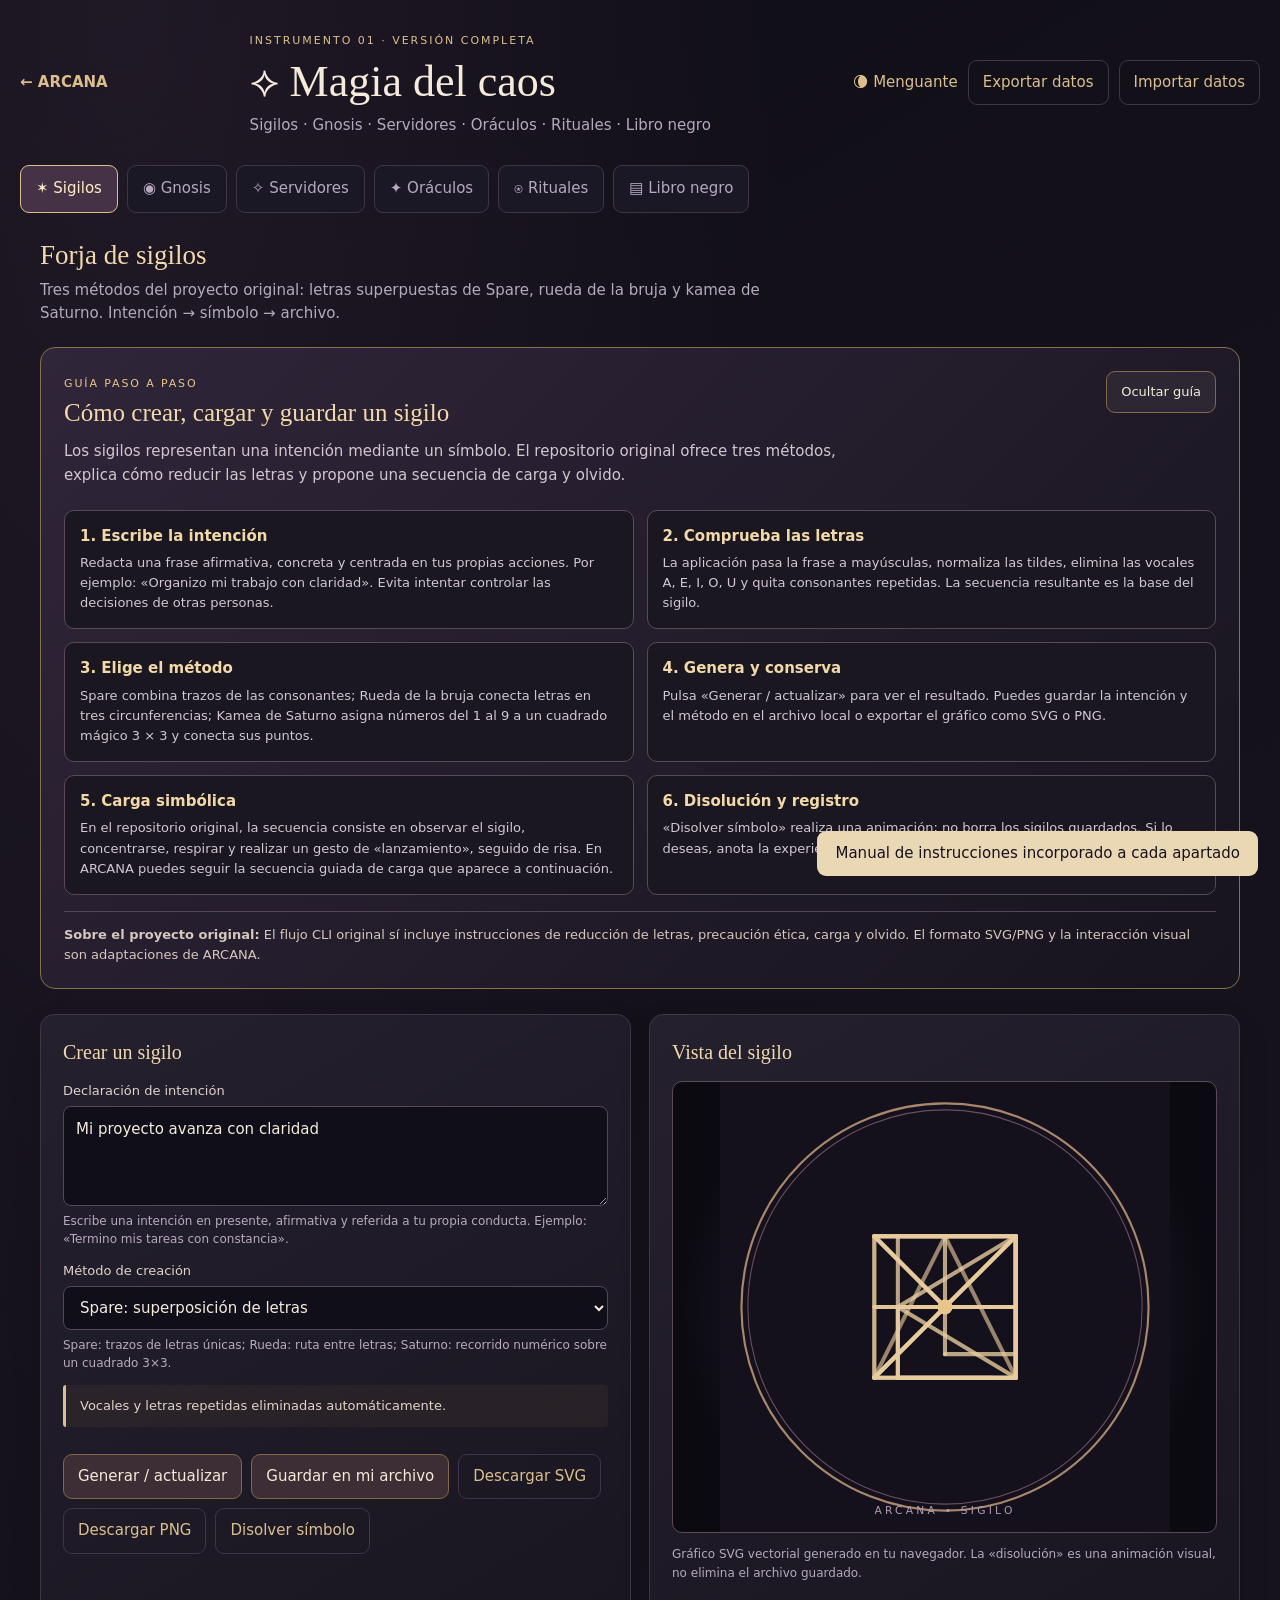
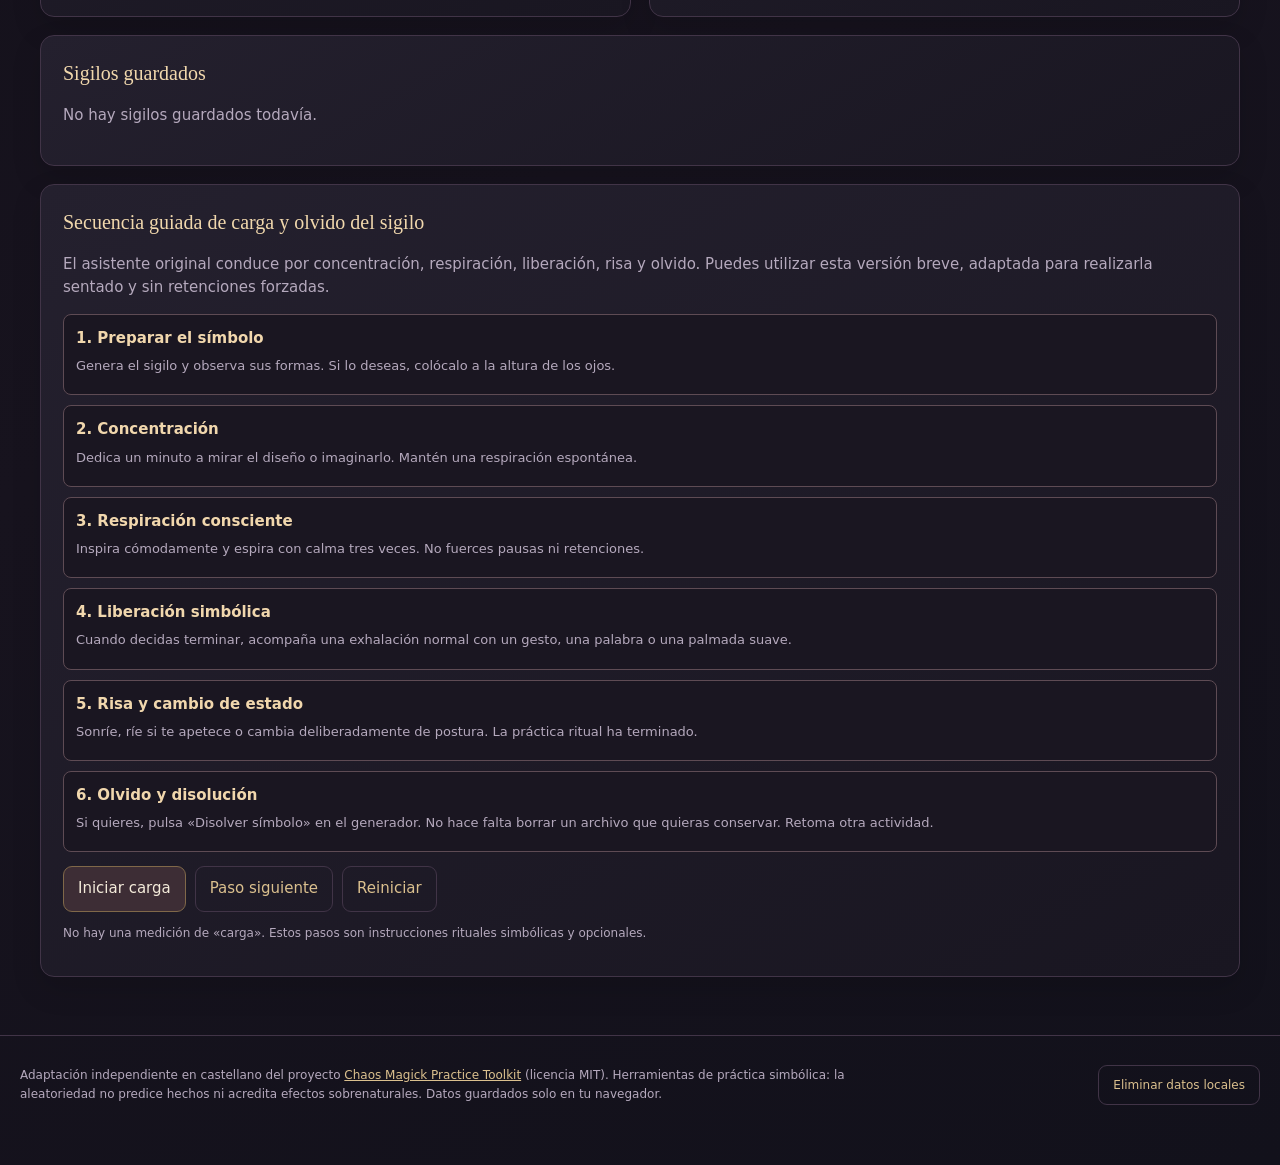
==== instrumento1.html @ 3f2aeac7 "Activar instrucciones en cada elemento y funciones ampliadas del instrumento 1" ====
<!doctype html>
<html lang="es"><head><meta charset="utf-8"><meta name="viewport" content="width=device-width,initial-scale=1">
<meta name="theme-color" content="#100e17"><title>Magia del caos · ARCANA</title>
<link rel="stylesheet" href="./instrumento1.css"><link rel="stylesheet" href="./instrumento1-manual.css"></head>
<body><div id="app"><header class="sitehead"><a class="back" href="./">← ARCANA</a><div><small>INSTRUMENTO 01 · VERSIÓN COMPLETA</small><h1>⟡ Magia del caos</h1><p>Sigilos · Gnosis · Servidores · Oráculos · Rituales · Libro negro</p></div><div class="headtools"><span id="lunar">☽</span><button class="ghost" id="export" type="button">Exportar datos</button><label class="import ghost">Importar datos<input id="import" type="file" accept="application/json" hidden></label></div></header>
<nav class="tabs" id="tabs" aria-label="Módulos del instrumento 1"><button data-tab="sigilos">✶ Sigilos</button><button data-tab="gnosis">◉ Gnosis</button><button data-tab="servidores">✧ Servidores</button><button data-tab="oraculos">✦ Oráculos</button><button data-tab="rituales">⍟ Rituales</button><button data-tab="diario">▤ Libro negro</button></nav>
<main id="screen" class="main" aria-live="polite"></main>
<footer><p>Adaptación independiente en castellano del proyecto <a href="https://github.com/koriyoshi2041/chaos-magick-toolkit" target="_blank" rel="noopener noreferrer">Chaos Magick Practice Toolkit</a> (licencia MIT). Herramientas de práctica simbólica: la aleatoriedad no predice hechos ni acredita efectos sobrenaturales. Datos guardados solo en tu navegador.</p><button id="wipe" class="plain">Eliminar datos locales</button></footer></div>
<div id="toast" role="status" aria-live="polite"></div><script src="./instrumento1-core.js" defer></script><script src="./instrumento1-rituales.js" defer></script><script src="./instrumento1-vistas.js" defer></script><script src="./instrumento1-acciones.js" defer></script><script src="./instrumento1-mejoras.js" defer></script><script src="./instrumento1-flujos.js" defer></script><script src="./instrumento1-manual.js" defer></script><script src="./instrumento1-inicio.js" defer></script></body></html>
---- instrumento1.css ----
:root{color-scheme:dark;--bg:#100e17;--panel:#1b1826;--panel2:#221d2e;--ink:#f4ebda;--muted:#b5a9bd;--gold:#dbc08e;--border:#413447;--rose:#b889aa;--green:#98c1a1}*{box-sizing:border-box}body{margin:0;background:radial-gradient(ellipse at 10% 0%,#38283b66,transparent 40%),linear-gradient(150deg,#100e17,#17131e 60%,#12111b);color:var(--ink);font:15px/1.55 Inter,system-ui,-apple-system,Segoe UI,sans-serif;min-height:100vh}button,input,textarea,select{font:inherit}a{color:var(--gold)}button{cursor:pointer}button:disabled{opacity:.4;cursor:not-allowed}button:focus-visible,a:focus-visible,input:focus-visible,textarea:focus-visible,select:focus-visible{outline:2px solid #f6d89b;outline-offset:3px}.sitehead{max-width:1280px;margin:auto;padding:28px 20px;display:flex;align-items:center;gap:24px;justify-content:space-between}.back{color:var(--gold);text-decoration:none;font-weight:700;white-space:nowrap}.sitehead small{font-size:11px;letter-spacing:.18em;color:var(--gold)}h1{font:500 clamp(28px,4vw,44px)/1.2 Georgia,serif;margin:5px 0}.sitehead p{margin:0;color:var(--muted)}.headtools{display:flex;gap:10px;align-items:center;flex-wrap:wrap}.headtools span{color:var(--gold)}button,.ghost,.import{border:1px solid #806849;background:#3d2d35;color:var(--ink);border-radius:9px;padding:10px 14px;text-decoration:none;display:inline-flex;gap:8px;align-items:center;justify-content:center;transition:background .18s}.ghost,.plain,.import{background:transparent;border:1px solid var(--border);color:var(--gold)}button:hover,.ghost:hover,.import:hover{background:#4c3747}.tabs{max-width:1280px;margin:0 auto 16px;padding:0 20px 9px;display:flex;gap:9px;overflow:auto;scrollbar-width:thin}.tabs button{white-space:nowrap;background:var(--panel);border-color:var(--border);color:var(--muted);padding:11px 15px}.tabs button.active{background:#463247;border-color:var(--gold);color:#ffebc5}.main{max-width:1240px;margin:0 auto;padding:0 20px 38px;min-height:55vh}.intro{display:flex;align-items:flex-start;justify-content:space-between;gap:16px;margin:18px 0 22px}.intro h2{font:500 27px Georgia,serif;color:#f1d8ad;margin:0 0 8px}.intro p{margin:0;max-width:760px;color:var(--muted)}.layout{display:grid;grid-template-columns:minmax(280px,1fr) minmax(300px,1fr);gap:18px}.wide{grid-column:1/-1}.panel{background:linear-gradient(150deg,#24202e,#191621);border:1px solid var(--border);border-radius:14px;padding:22px;min-width:0;box-shadow:0 12px 30px #09080b22}.panel h3{margin:0 0 13px;font-size:20px;font-family:Georgia,serif;font-weight:500;color:#f1d8ad}.panel h4{margin:0 0 7px;color:var(--gold)}.panel p{color:var(--muted)}.stack{display:grid;gap:13px}.formrow{display:grid;gap:6px}.formrow label{font-size:13px;color:#e0d2cb}.formrow input,.formrow select,.formrow textarea,.inline-input{width:100%;color:#f5ebdd;border:1px solid #55465b;background:#100e18;border-radius:8px;padding:11px 12px;min-height:42px}.formrow textarea{min-height:100px;resize:vertical}.formrow input[type=checkbox]{width:auto;min-height:0;margin:0 7px 0 0}.actions{display:flex;gap:9px;flex-wrap:wrap;margin-top:14px}.notice{border-left:3px solid var(--gold);padding:11px 14px;background:#3f332e55;border-radius:3px;color:#e2d4c5;font-size:13px}.danger{border-color:#a85f65;background:#4b2730}.muted{color:var(--muted)}.small{font-size:12px}.result{background:#100e18;border:1px solid var(--border);border-radius:10px;padding:17px;white-space:pre-wrap;overflow:auto;overflow-wrap:anywhere;color:#eadbc4;min-height:110px}.art{border:1px solid #5b4b56;background:radial-gradient(circle,#32283b,#0b0a11 75%);border-radius:10px;display:grid;place-items:center;min-height:350px}.art svg{max-width:100%;max-height:450px}.stats{display:grid;grid-template-columns:repeat(auto-fit,minmax(130px,1fr));gap:12px}.stat{padding:14px;background:#18151f;border-radius:10px;border:1px solid var(--border)}.stat strong{display:block;color:var(--gold);font-size:24px}.stat span{font-size:12px;color:var(--muted)}.choices{display:flex;gap:7px;flex-wrap:wrap}.choices button{font-size:13px;padding:7px 10px;background:#272231;border:1px solid var(--border)}.choices button.active{background:#5a4055;border-color:var(--gold)}.list{display:grid;gap:12px}.entry{border:1px solid var(--border);border-radius:10px;padding:16px;background:#14121d}.entry h4{margin:0 0 6px}.entry small{color:var(--muted)}.entry p{margin:8px 0;white-space:pre-wrap;overflow-wrap:anywhere}.entry .actions{margin-top:10px}.steps{display:grid;gap:11px}.step{display:grid;gap:6px;border:1px solid var(--border);border-radius:9px;background:#16131e;padding:13px}.step .num{font-size:12px;color:var(--gold)}.step strong{color:#f5e0bd}.step p{margin:0}.ritual-progress{font-size:14px;color:var(--gold);margin-bottom:12px}.timer{font:500 clamp(36px,6vw,65px) Georgia,serif;color:var(--gold);text-align:center;margin:16px auto}.bar{height:7px;border-radius:10px;background:#3f3644;overflow:hidden}.bar span{display:block;background:var(--gold);height:100%;width:0%}.two{display:grid;grid-template-columns:repeat(2,minmax(0,1fr));gap:12px}.three{display:grid;grid-template-columns:repeat(3,minmax(0,1fr));gap:12px}.color-dot{display:inline-block;width:12px;height:12px;border-radius:50%;border:1px solid #e5d7c5;margin-right:8px}pre.code{font:14px/1.35 monospace;white-space:pre;overflow:auto;background:#100e18;padding:13px;border-radius:9px;color:#e3cb9b}.hidden{display:none!important}footer{max-width:1280px;margin:20px auto;padding:18px 20px 30px;border-top:1px solid var(--border);display:flex;align-items:center;justify-content:space-between;gap:18px;color:var(--muted);font-size:12px}footer p{max-width:900px}#toast{position:fixed;bottom:24px;right:22px;background:#ead8b5;color:#17111d;padding:11px 18px;border-radius:9px;opacity:0;transform:translateY(12px);pointer-events:none;transition:.2s;max-width:80vw;z-index:20}#toast.show{opacity:1;transform:translateY(0)}@media(max-width:780px){.sitehead{display:block;padding:20px}.sitehead .back{display:inline-block;margin-bottom:13px}.headtools{margin-top:16px}.layout{grid-template-columns:1fr}.panel{padding:17px}.two,.three{grid-template-columns:1fr}.intro{display:block}footer{display:block}.tabs{padding:0 14px 9px}}
---- instrumento1-manual.css ----
.manual{border:1px solid #85704f;background:linear-gradient(135deg,#302539,#17141e);border-radius:15px;padding:23px;margin:12px 0 25px}.manual-header{display:flex;align-items:start;justify-content:space-between;gap:20px}.manual h3{font:500 25px/1.2 Georgia,serif;color:#f2d9a8;margin:4px 0 12px}.manual-header p{color:#d3c7cf;margin:0;max-width:780px}.manual-overline{font-size:11px;color:#e9c78b;letter-spacing:.17em}.manual-toggle{white-space:nowrap;background:#2d2733;font-size:13px}.manual-grid{display:grid;grid-template-columns:repeat(2,minmax(0,1fr));gap:13px;margin:23px 0 16px}.manual-step{border:1px solid #594a5b;padding:15px;border-radius:10px;background:#1a1720}.manual-step h4{font:600 15px/1.35 system-ui,sans-serif;color:#f2d9a8;margin:0 0 7px}.manual-step p{color:#d2c7d2;font-size:13px;margin:0}.manual-note{font-size:13px;color:#d5c8bc;border-top:1px solid #574457;padding-top:13px;margin:0}.field-help{color:#b9aabd!important;font-size:12px!important;line-height:1.45;margin:2px 0 0!important;max-width:80ch}.formrow{gap:5px}.ritual-stage{margin-top:13px;border:1px solid #706049;border-radius:10px;padding:13px;background:#292333}.ritual-stage label{display:flex;align-items:center;gap:8px;color:#ead9ba}.ritual-stage small{color:#c7b9c7}.ritual-stage input{accent-color:#cfb27b;width:17px;height:17px}.learning-steps{display:grid;gap:10px}.learning-step{border:1px solid #5e4b54;border-radius:8px;padding:12px;background:#1a1621}.learning-step.active{border-color:#ecd3a8;background:#35273b}.learning-step strong{color:#f1d7ad}.learning-step p{font-size:13px;margin:6px 0}.learning-step.done{opacity:.65}.focus{height:170px;display:grid;place-items:center;background:#110f19;border:1px solid #4e405b;border-radius:12px;margin:12px auto}.focus span{width:22px;height:22px;background:#d9c195;border-radius:50%;box-shadow:0 0 22px #bda7db55}.important{border-left:3px solid #a97a7a;background:#4c2f3255;padding:11px;font-size:13px}@media(max-width:770px){.manual{padding:17px}.manual-header{flex-direction:column}.manual-grid{grid-template-columns:1fr}}
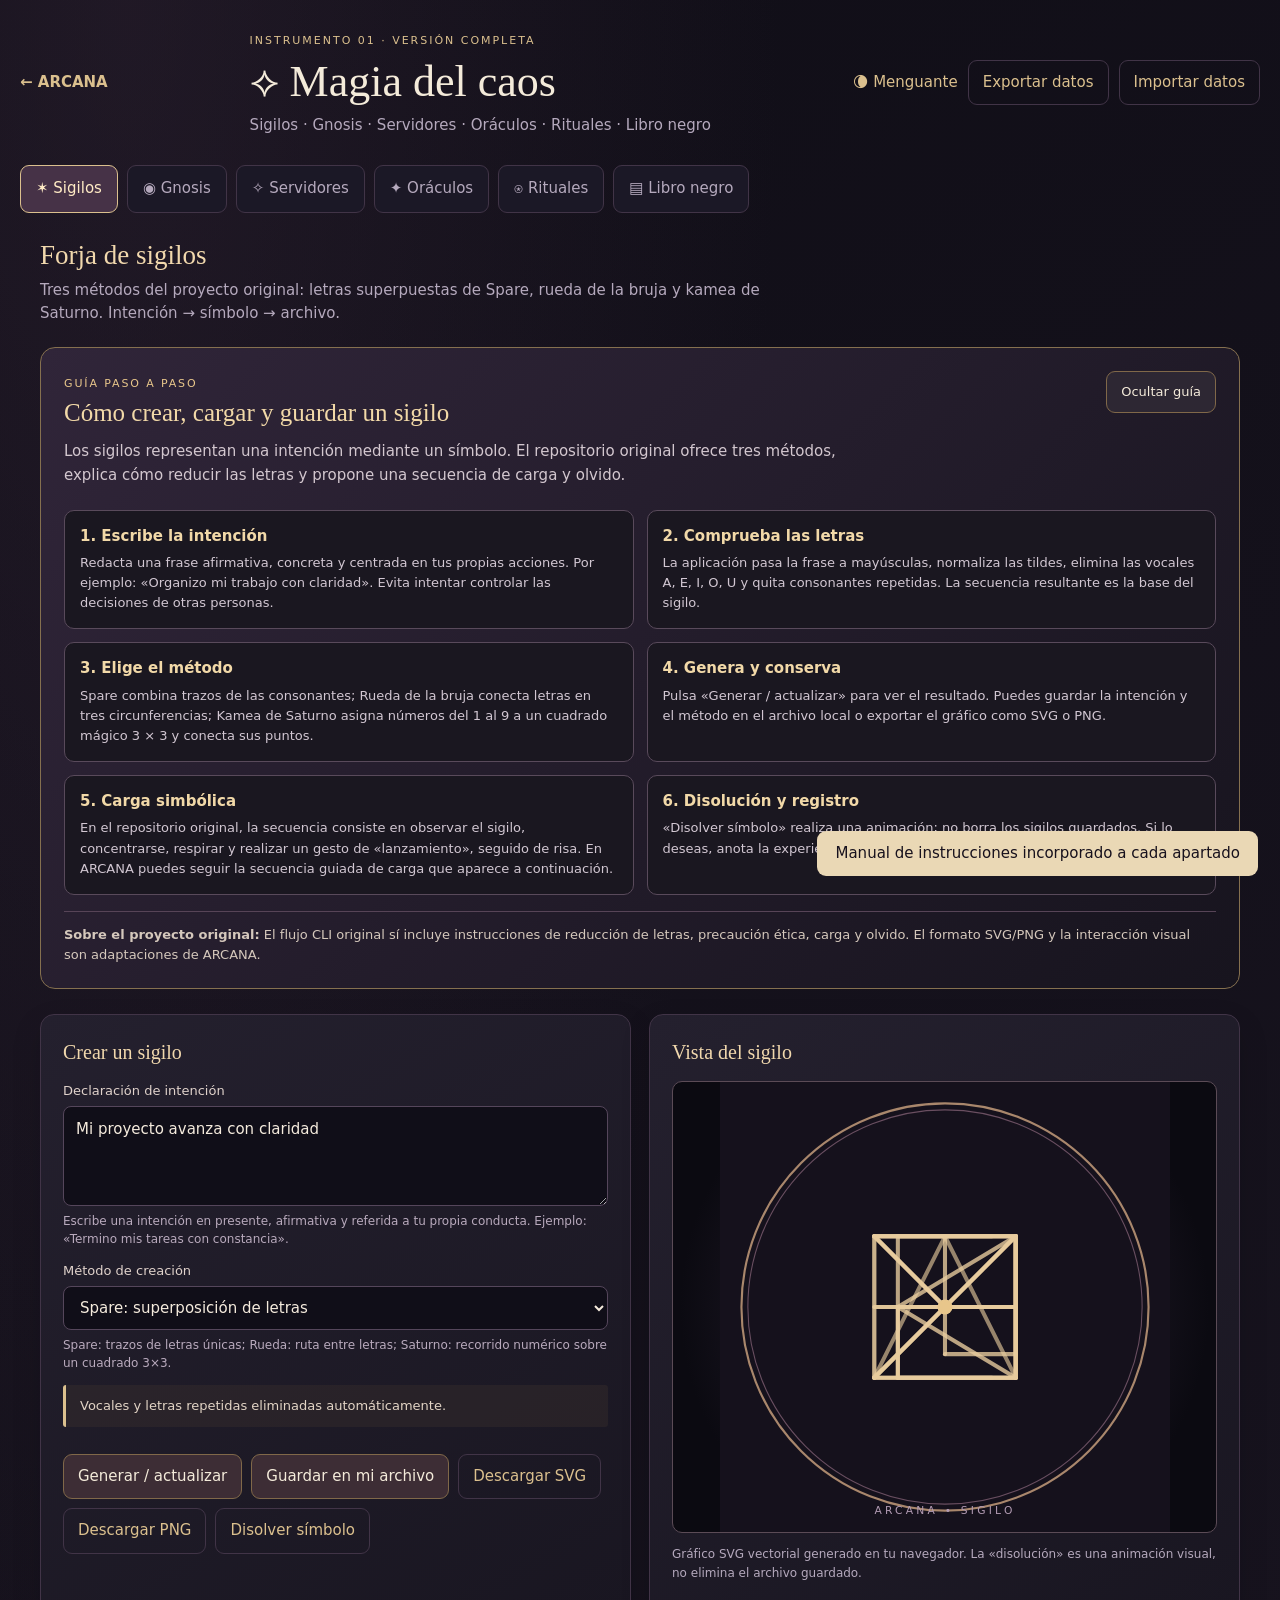
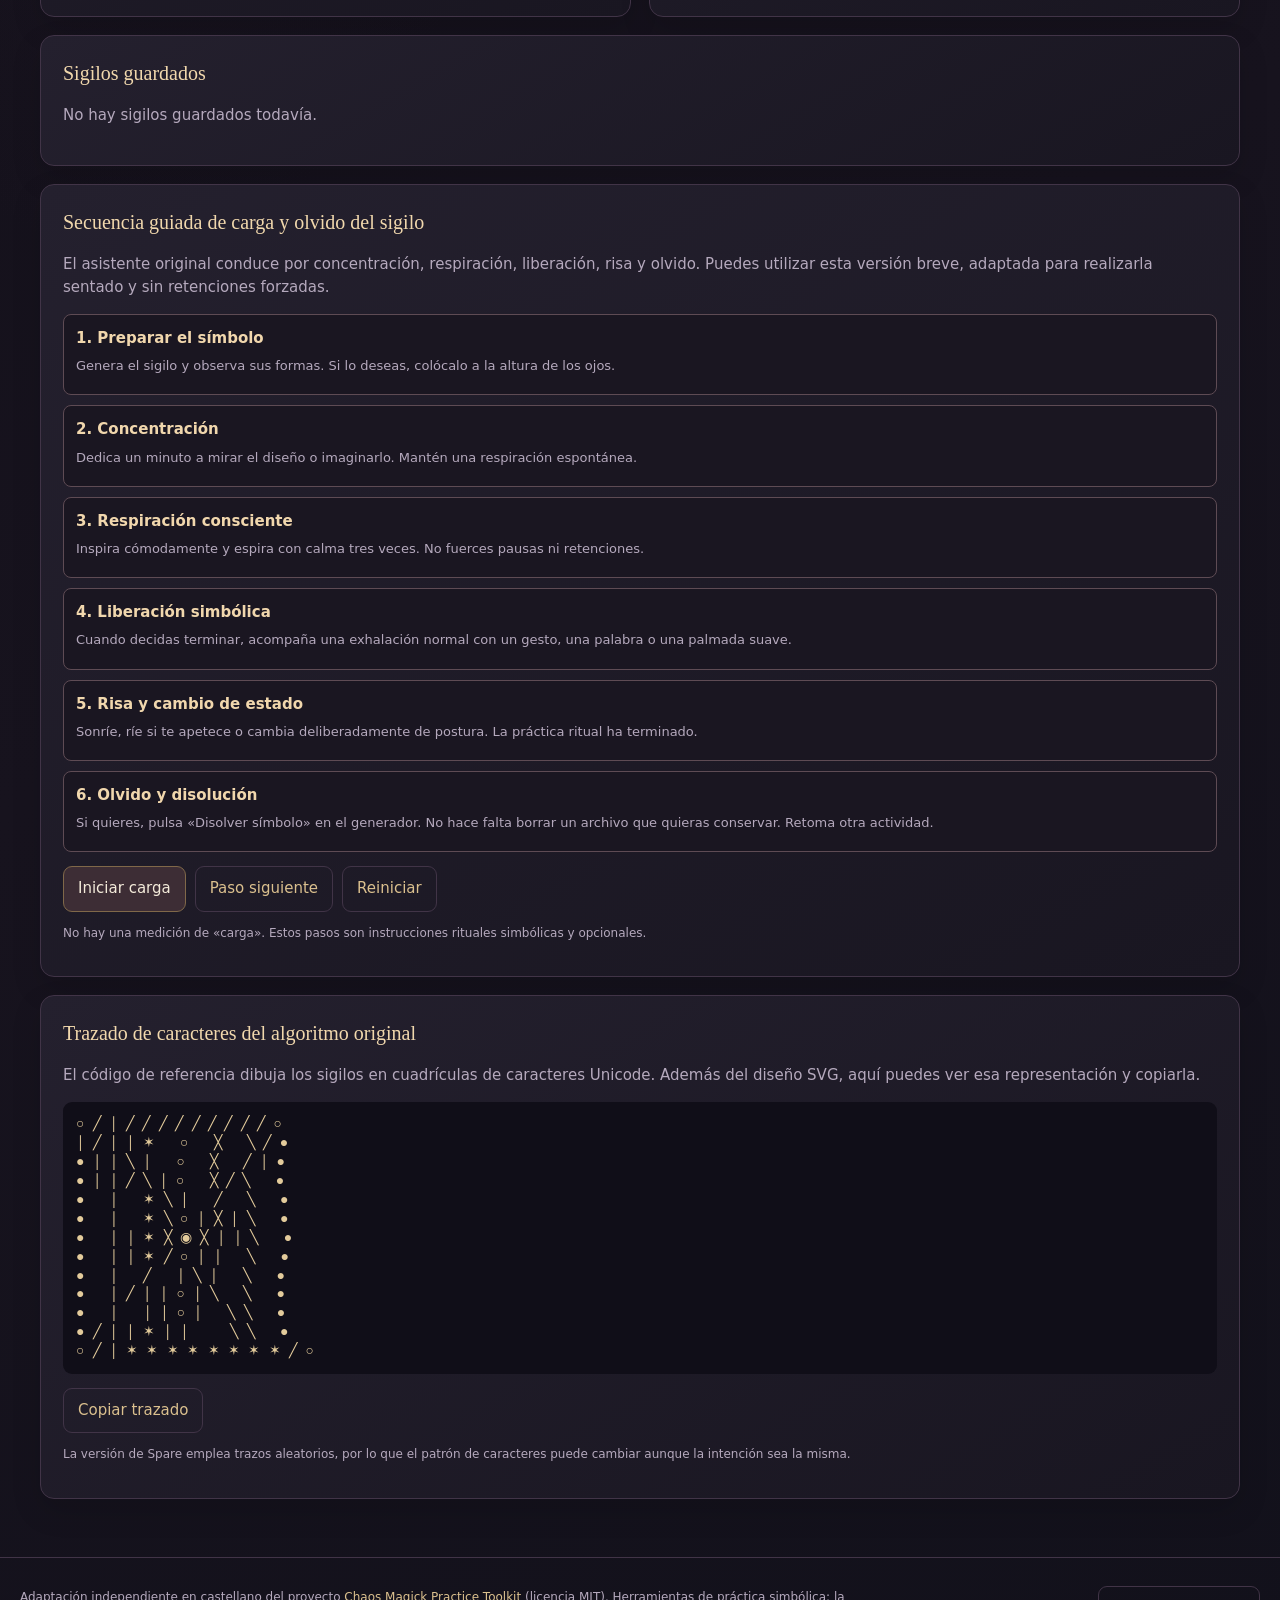
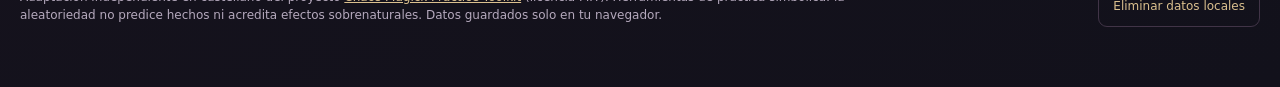
==== commit 97366e37: "Mostrar trazados originales junto a los sigilos visuales" ====
--- a/instrumento1.html
+++ b/instrumento1.html
@@ -6,4 +6,4 @@
 <nav class="tabs" id="tabs" aria-label="Módulos del instrumento 1"><button data-tab="sigilos">✶ Sigilos</button><button data-tab="gnosis">◉ Gnosis</button><button data-tab="servidores">✧ Servidores</button><button data-tab="oraculos">✦ Oráculos</button><button data-tab="rituales">⍟ Rituales</button><button data-tab="diario">▤ Libro negro</button></nav>
 <main id="screen" class="main" aria-live="polite"></main>
 <footer><p>Adaptación independiente en castellano del proyecto <a href="https://github.com/koriyoshi2041/chaos-magick-toolkit" target="_blank" rel="noopener noreferrer">Chaos Magick Practice Toolkit</a> (licencia MIT). Herramientas de práctica simbólica: la aleatoriedad no predice hechos ni acredita efectos sobrenaturales. Datos guardados solo en tu navegador.</p><button id="wipe" class="plain">Eliminar datos locales</button></footer></div>
-<div id="toast" role="status" aria-live="polite"></div><script src="./instrumento1-core.js" defer></script><script src="./instrumento1-rituales.js" defer></script><script src="./instrumento1-vistas.js" defer></script><script src="./instrumento1-acciones.js" defer></script><script src="./instrumento1-mejoras.js" defer></script><script src="./instrumento1-flujos.js" defer></script><script src="./instrumento1-manual.js" defer></script><script src="./instrumento1-inicio.js" defer></script></body></html>+<div id="toast" role="status" aria-live="polite"></div><script src="./instrumento1-core.js" defer></script><script src="./instrumento1-rituales.js" defer></script><script src="./instrumento1-vistas.js" defer></script><script src="./instrumento1-acciones.js" defer></script><script src="./instrumento1-mejoras.js" defer></script><script src="./instrumento1-flujos.js" defer></script><script src="./instrumento1-algoritmos.js" defer></script><script src="./instrumento1-manual.js" defer></script><script src="./instrumento1-inicio.js" defer></script></body></html>
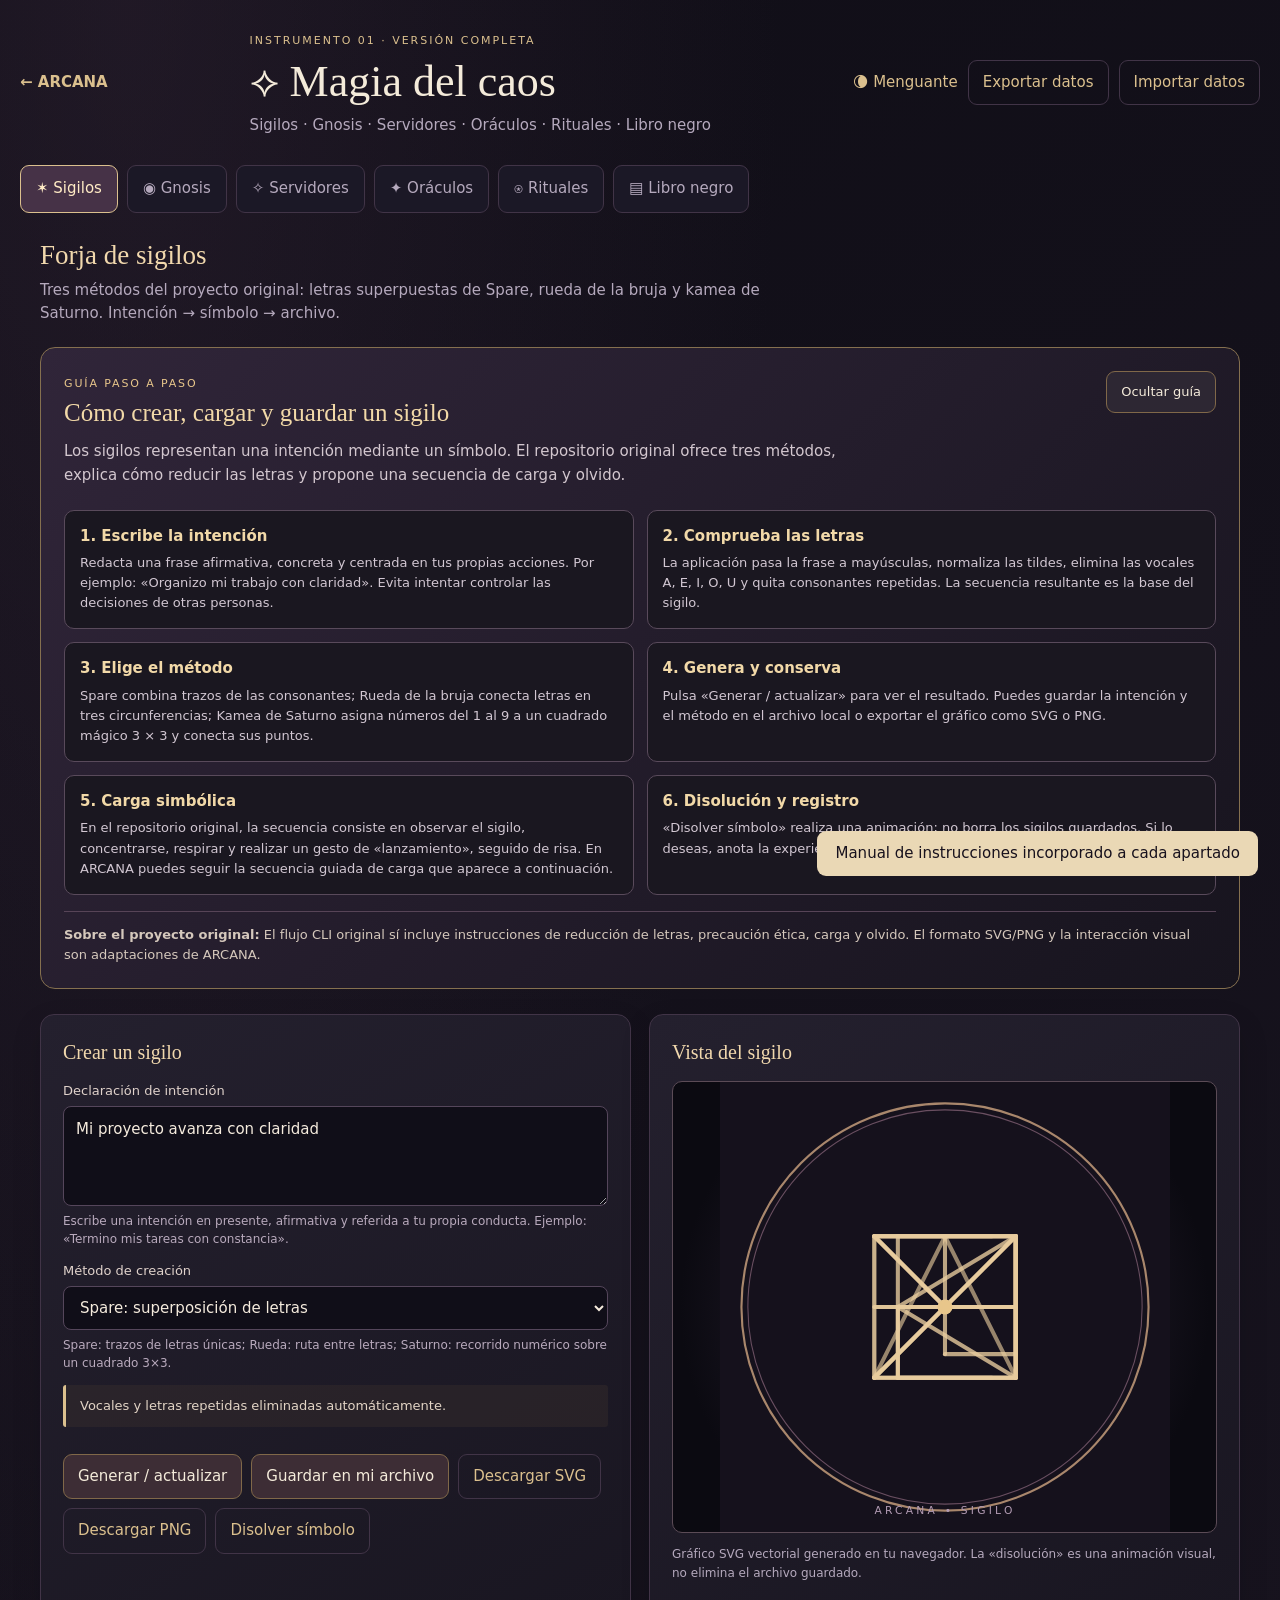
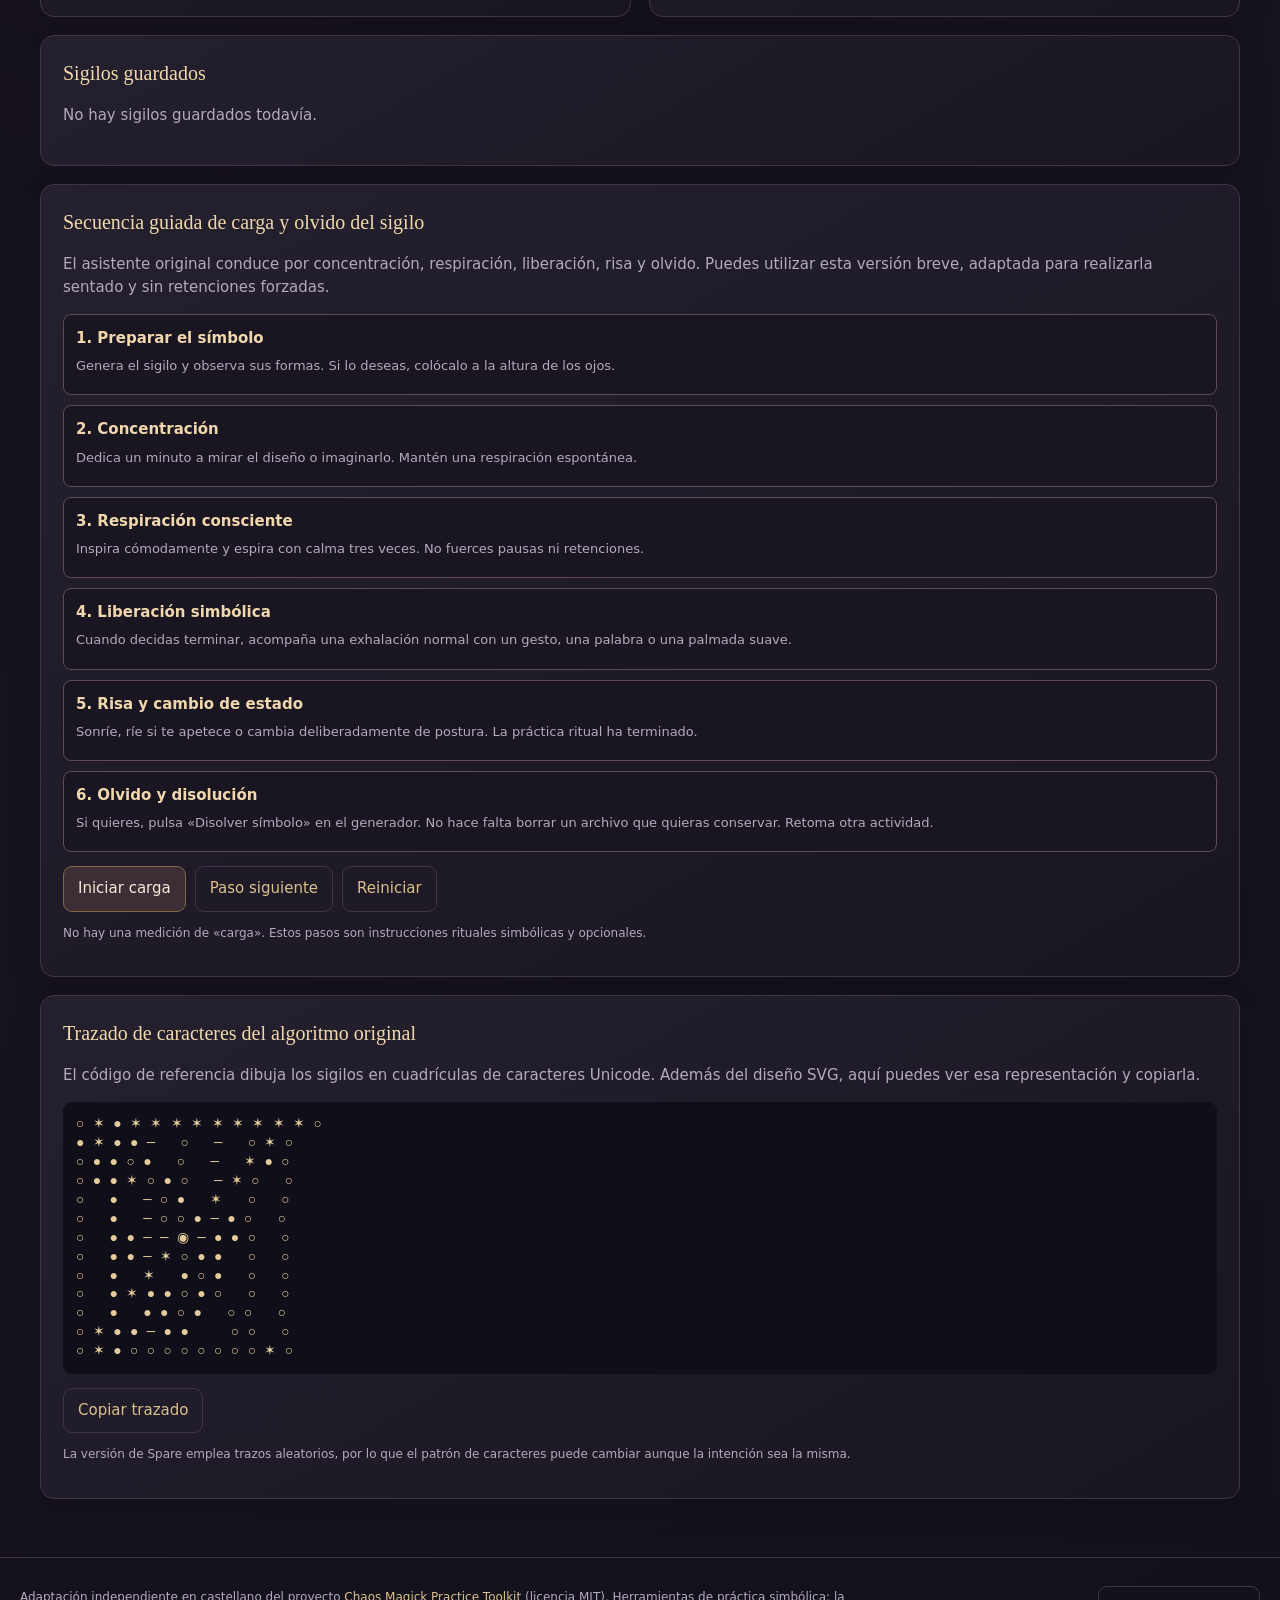
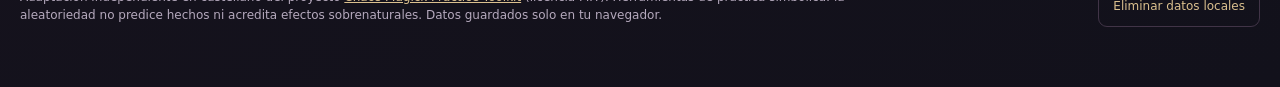
==== commit c070358b: "Incluir traducción fiel de 64 lecturas y guía lunar" ====
--- a/instrumento1.html
+++ b/instrumento1.html
@@ -6,4 +6,4 @@
 <nav class="tabs" id="tabs" aria-label="Módulos del instrumento 1"><button data-tab="sigilos">✶ Sigilos</button><button data-tab="gnosis">◉ Gnosis</button><button data-tab="servidores">✧ Servidores</button><button data-tab="oraculos">✦ Oráculos</button><button data-tab="rituales">⍟ Rituales</button><button data-tab="diario">▤ Libro negro</button></nav>
 <main id="screen" class="main" aria-live="polite"></main>
 <footer><p>Adaptación independiente en castellano del proyecto <a href="https://github.com/koriyoshi2041/chaos-magick-toolkit" target="_blank" rel="noopener noreferrer">Chaos Magick Practice Toolkit</a> (licencia MIT). Herramientas de práctica simbólica: la aleatoriedad no predice hechos ni acredita efectos sobrenaturales. Datos guardados solo en tu navegador.</p><button id="wipe" class="plain">Eliminar datos locales</button></footer></div>
-<div id="toast" role="status" aria-live="polite"></div><script src="./instrumento1-core.js" defer></script><script src="./instrumento1-rituales.js" defer></script><script src="./instrumento1-vistas.js" defer></script><script src="./instrumento1-acciones.js" defer></script><script src="./instrumento1-mejoras.js" defer></script><script src="./instrumento1-flujos.js" defer></script><script src="./instrumento1-algoritmos.js" defer></script><script src="./instrumento1-manual.js" defer></script><script src="./instrumento1-inicio.js" defer></script></body></html>+<div id="toast" role="status" aria-live="polite"></div><script src="./instrumento1-core.js" defer></script><script src="./instrumento1-rituales.js" defer></script><script src="./instrumento1-vistas.js" defer></script><script src="./instrumento1-acciones.js" defer></script><script src="./instrumento1-mejoras.js" defer></script><script src="./instrumento1-flujos.js" defer></script><script src="./instrumento1-algoritmos.js" defer></script><script src="./instrumento1-oraculo-fiel.js" defer></script><script src="./instrumento1-manual.js" defer></script><script src="./instrumento1-inicio.js" defer></script></body></html>
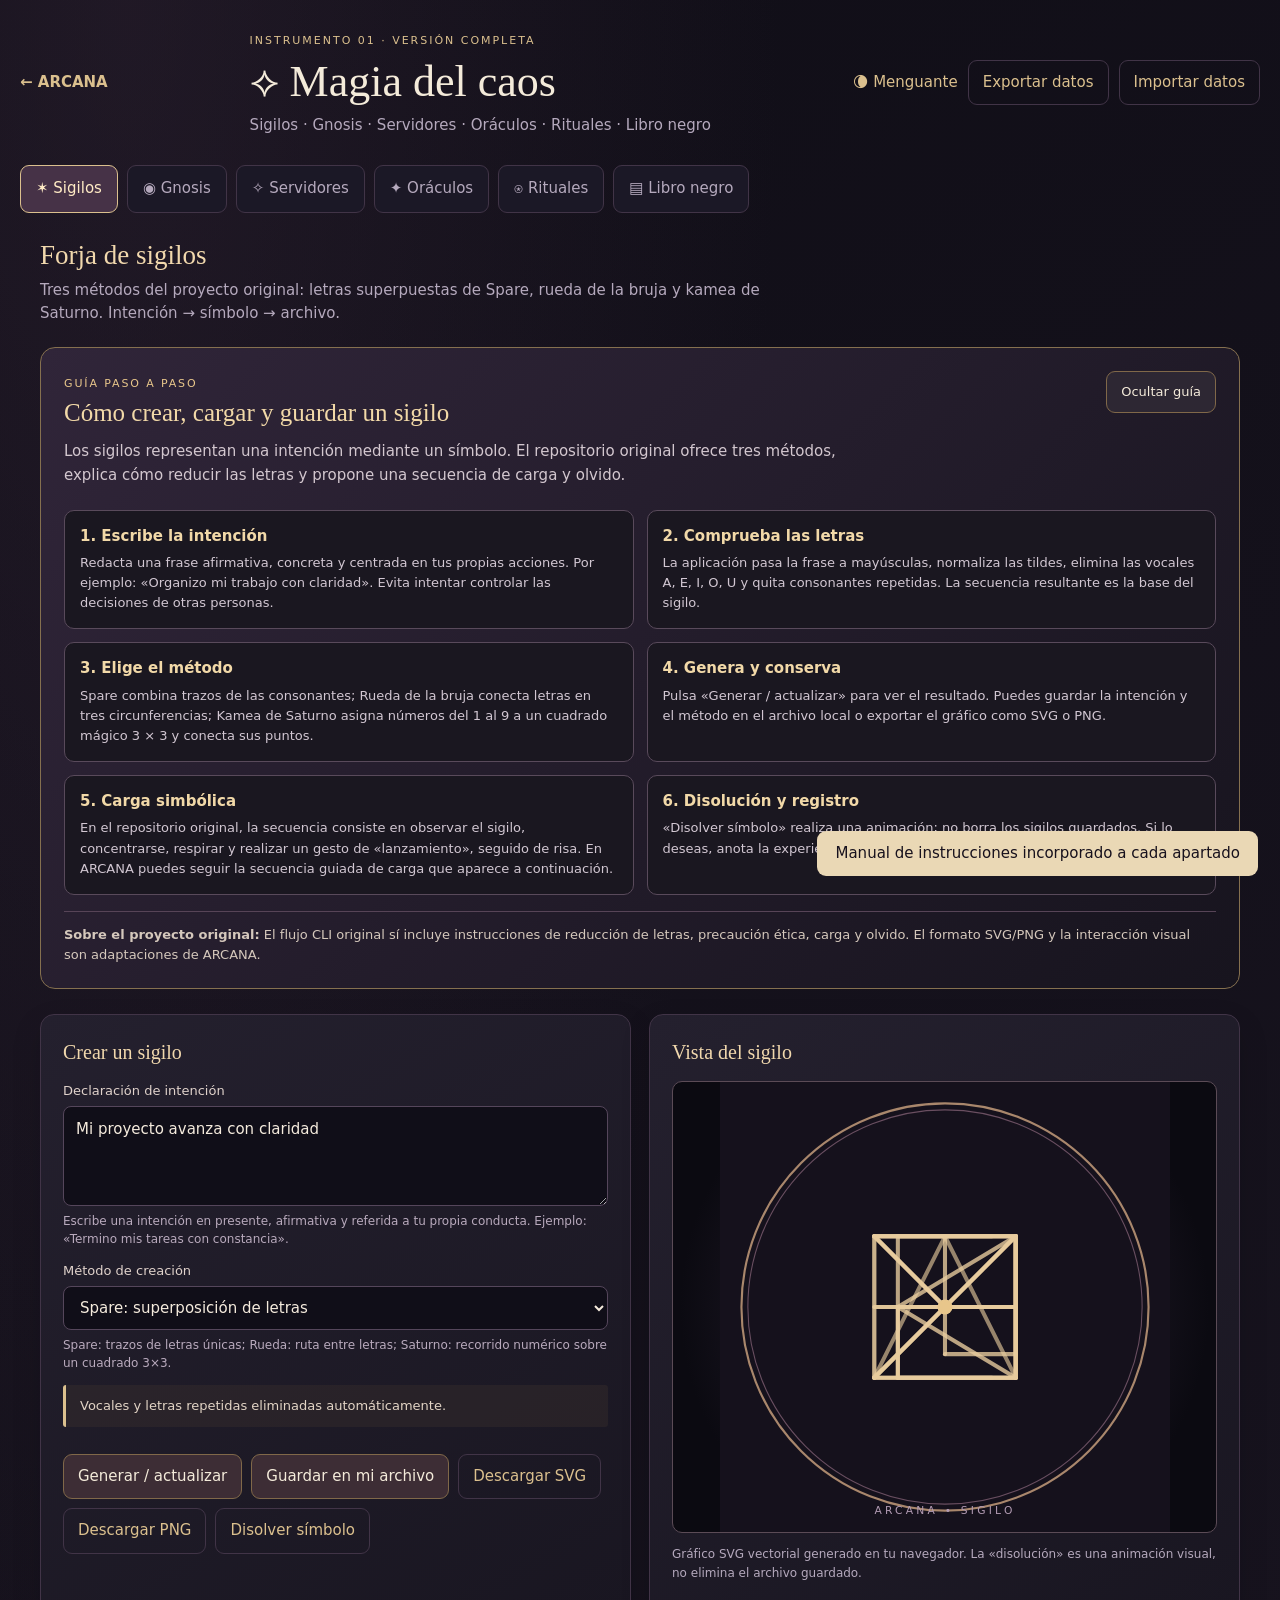
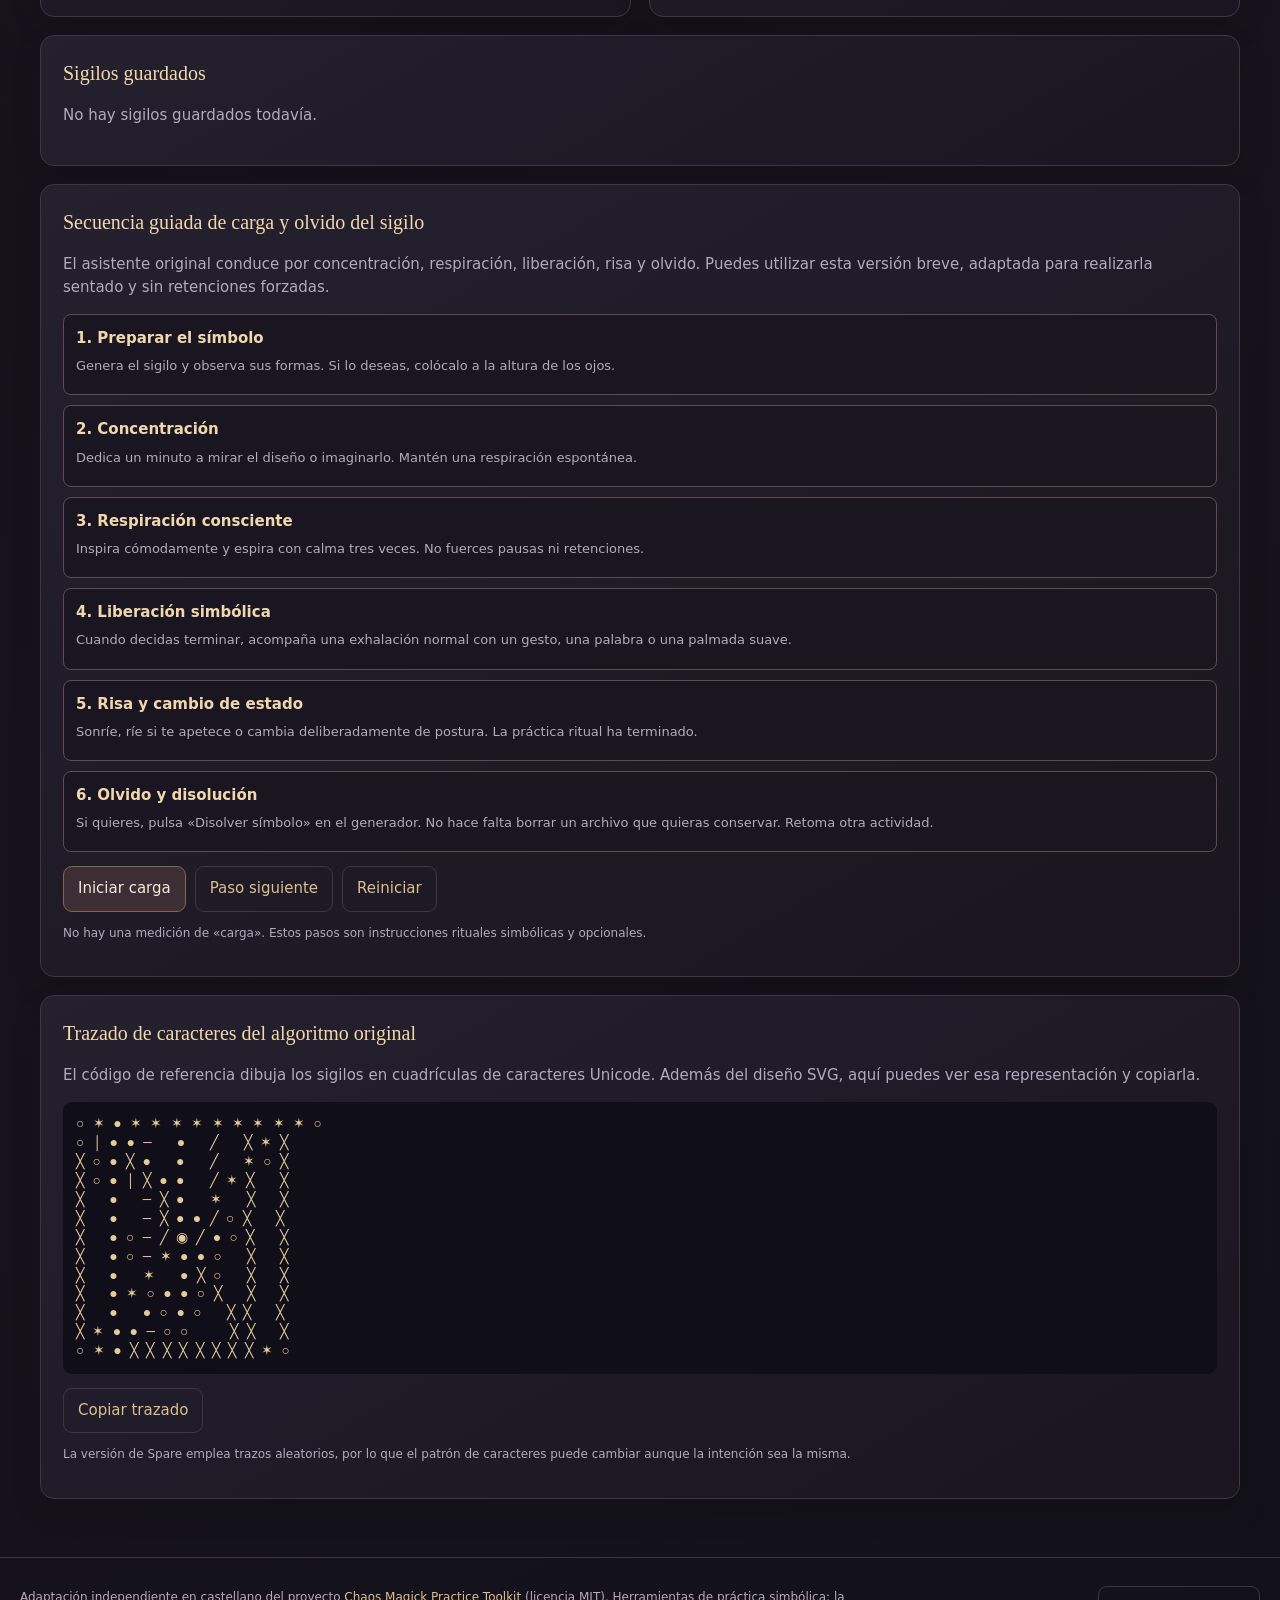
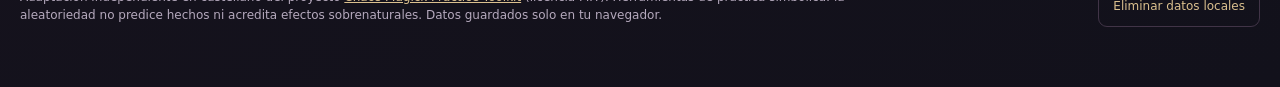
==== commit 4074b91c: "Conectar validaciones y controles finales" ====
--- a/instrumento1.html
+++ b/instrumento1.html
@@ -6,4 +6,4 @@
 <nav class="tabs" id="tabs" aria-label="Módulos del instrumento 1"><button data-tab="sigilos">✶ Sigilos</button><button data-tab="gnosis">◉ Gnosis</button><button data-tab="servidores">✧ Servidores</button><button data-tab="oraculos">✦ Oráculos</button><button data-tab="rituales">⍟ Rituales</button><button data-tab="diario">▤ Libro negro</button></nav>
 <main id="screen" class="main" aria-live="polite"></main>
 <footer><p>Adaptación independiente en castellano del proyecto <a href="https://github.com/koriyoshi2041/chaos-magick-toolkit" target="_blank" rel="noopener noreferrer">Chaos Magick Practice Toolkit</a> (licencia MIT). Herramientas de práctica simbólica: la aleatoriedad no predice hechos ni acredita efectos sobrenaturales. Datos guardados solo en tu navegador.</p><button id="wipe" class="plain">Eliminar datos locales</button></footer></div>
-<div id="toast" role="status" aria-live="polite"></div><script src="./instrumento1-core.js" defer></script><script src="./instrumento1-rituales.js" defer></script><script src="./instrumento1-vistas.js" defer></script><script src="./instrumento1-acciones.js" defer></script><script src="./instrumento1-mejoras.js" defer></script><script src="./instrumento1-flujos.js" defer></script><script src="./instrumento1-algoritmos.js" defer></script><script src="./instrumento1-oraculo-fiel.js" defer></script><script src="./instrumento1-manual.js" defer></script><script src="./instrumento1-inicio.js" defer></script></body></html>+<div id="toast" role="status" aria-live="polite"></div><script src="./instrumento1-core.js" defer></script><script src="./instrumento1-rituales.js" defer></script><script src="./instrumento1-vistas.js" defer></script><script src="./instrumento1-acciones.js" defer></script><script src="./instrumento1-mejoras.js" defer></script><script src="./instrumento1-flujos.js" defer></script><script src="./instrumento1-algoritmos.js" defer></script><script src="./instrumento1-oraculo-fiel.js" defer></script><script src="./instrumento1-pulido.js" defer></script><script src="./instrumento1-manual.js" defer></script><script src="./instrumento1-inicio.js" defer></script></body></html>
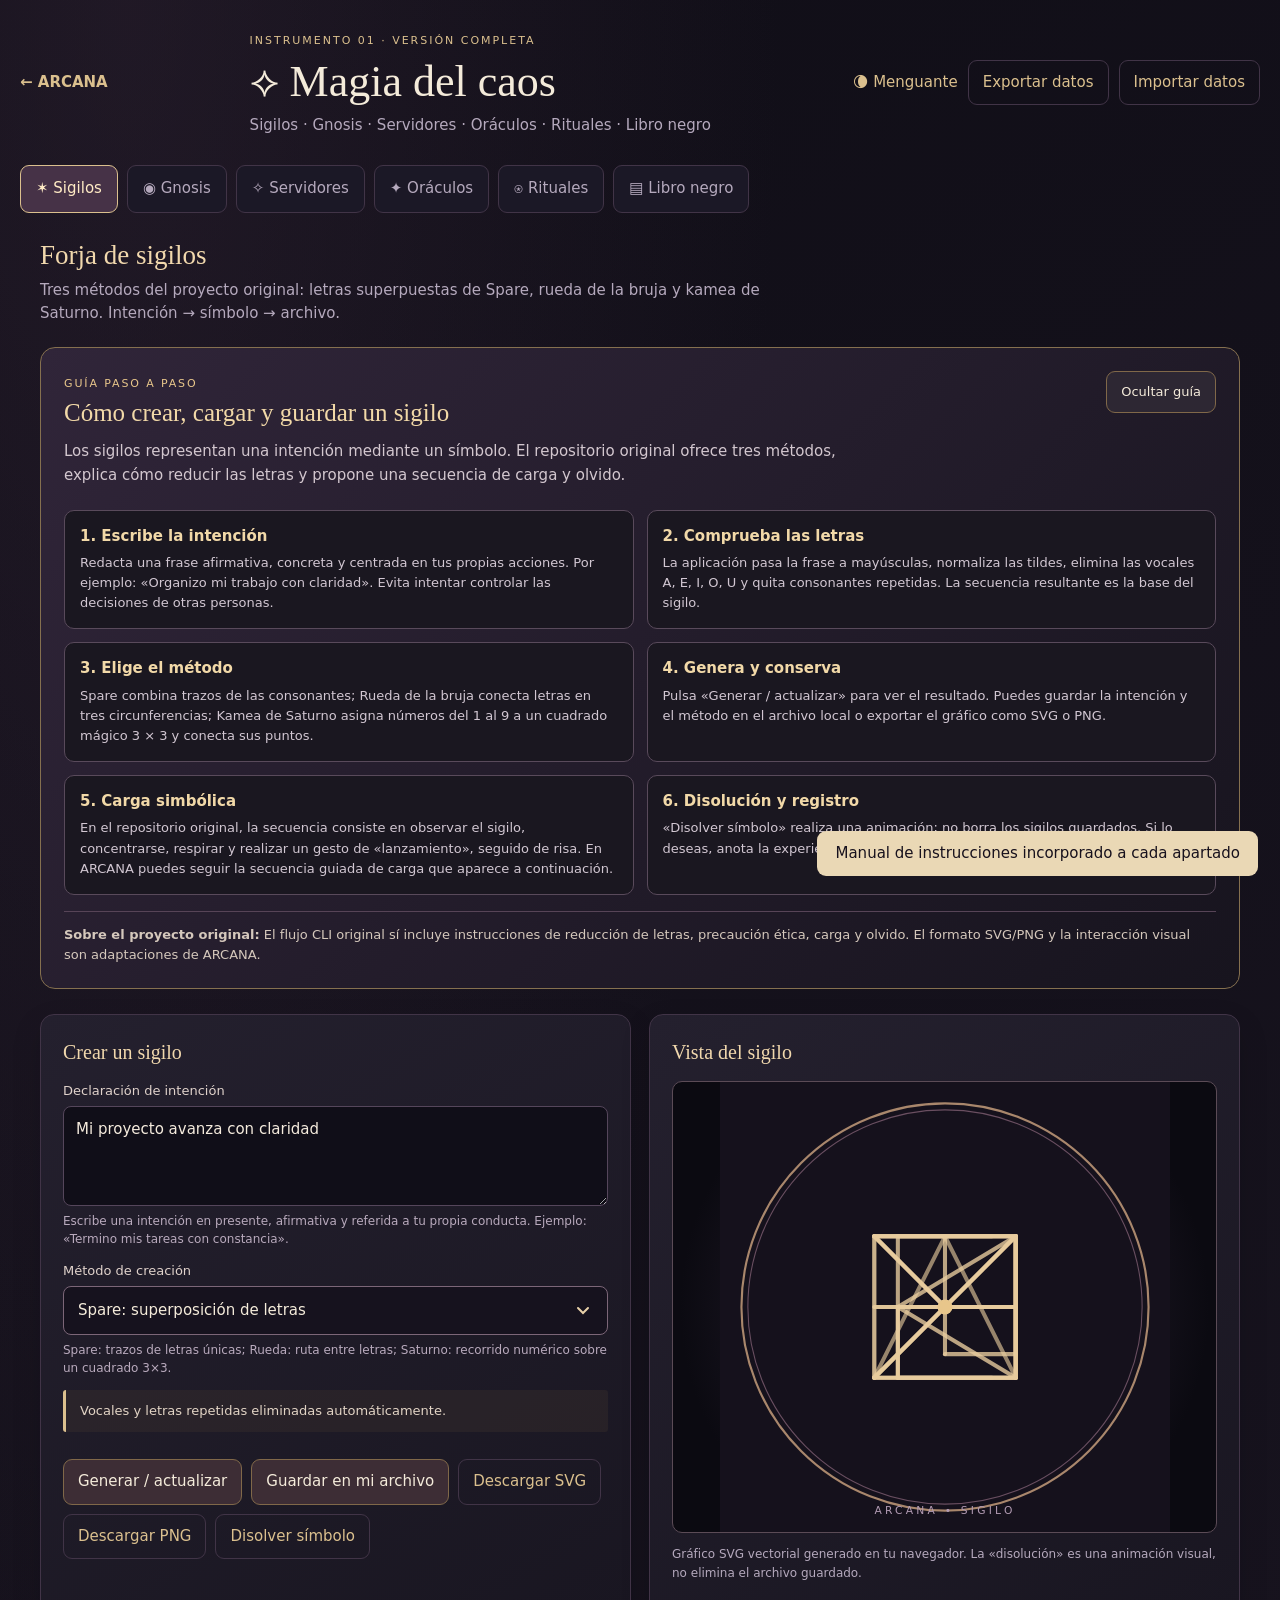
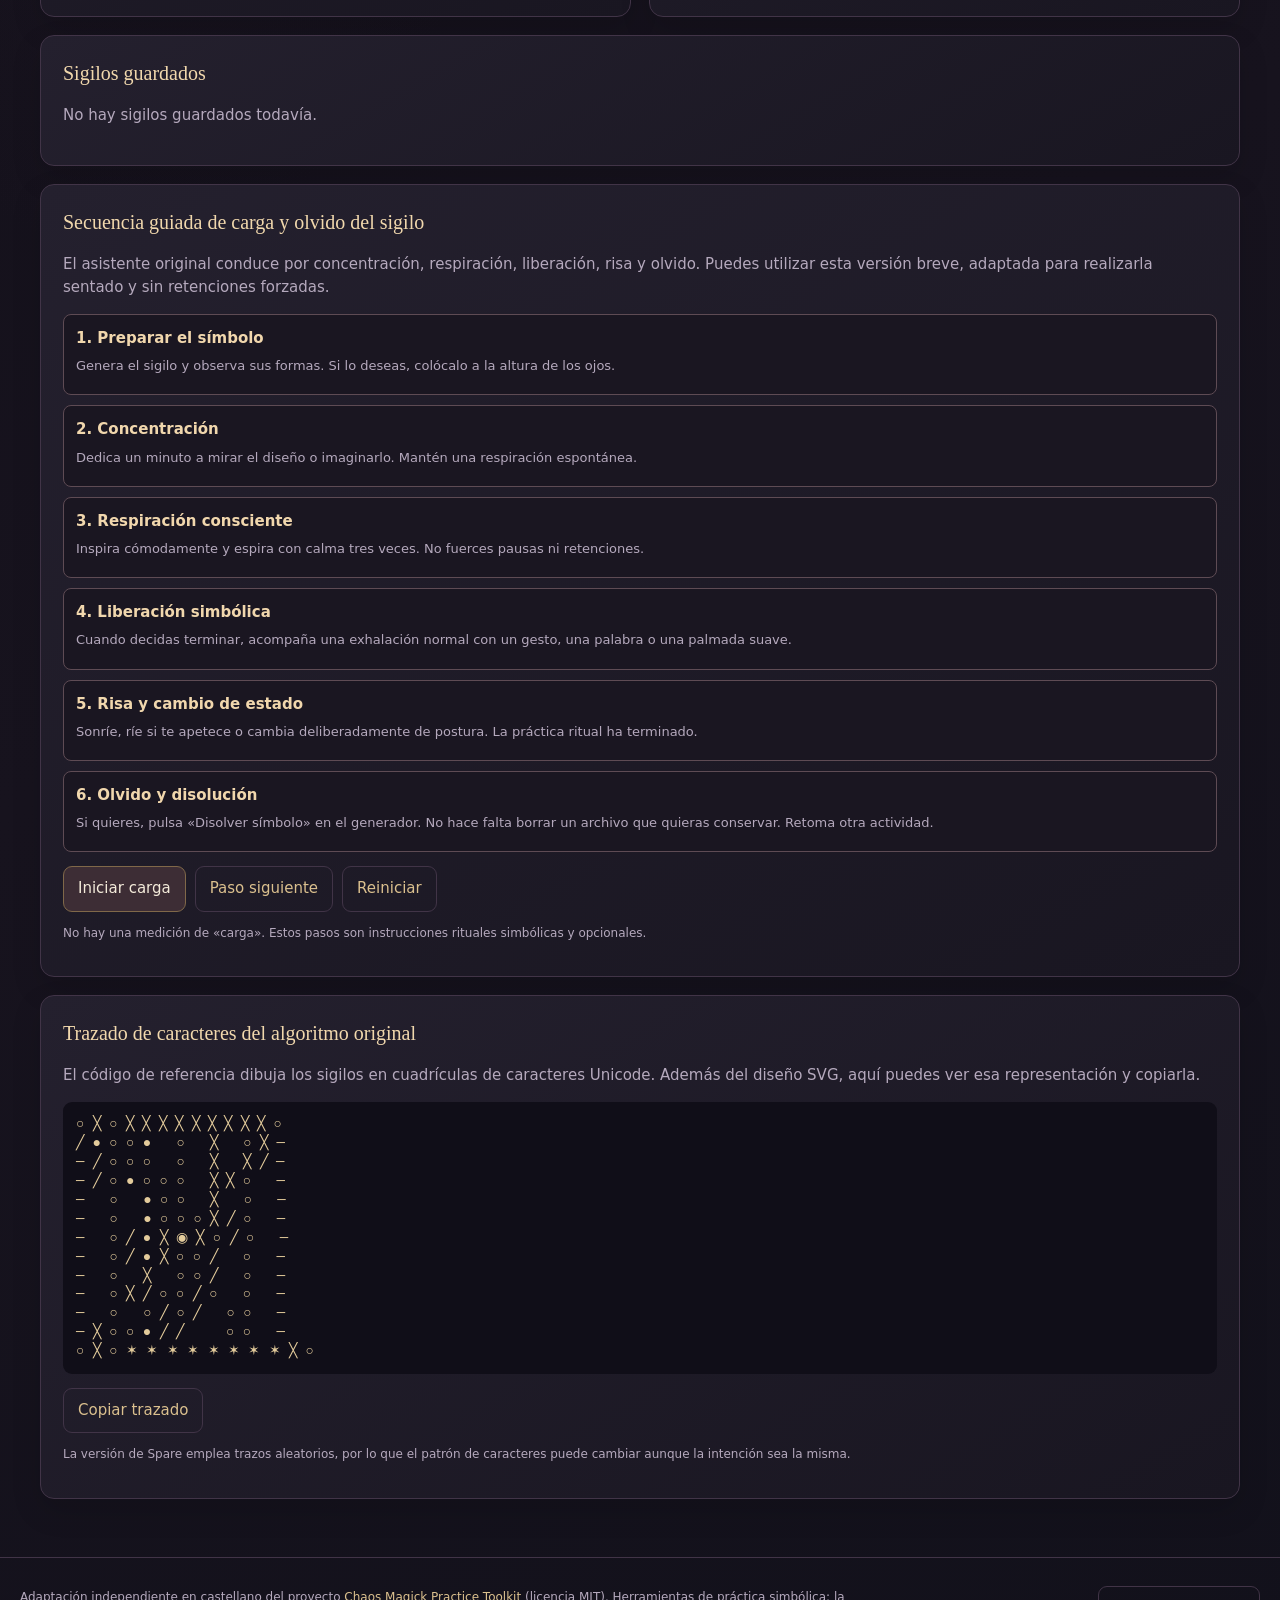
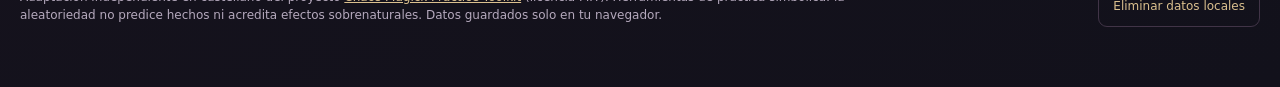
==== commit db77ed54: "Incorporar corrección visual y migración del instrumento 1" ====
--- a/instrumento1.html
+++ b/instrumento1.html
@@ -1,9 +1,9 @@
 <!doctype html>
 <html lang="es"><head><meta charset="utf-8"><meta name="viewport" content="width=device-width,initial-scale=1">
 <meta name="theme-color" content="#100e17"><title>Magia del caos · ARCANA</title>
-<link rel="stylesheet" href="./instrumento1.css"><link rel="stylesheet" href="./instrumento1-manual.css"></head>
+<link rel="stylesheet" href="./instrumento1.css"><link rel="stylesheet" href="./instrumento1-manual.css"><link rel="stylesheet" href="./instrumento1-auditoria.css"></head>
 <body><div id="app"><header class="sitehead"><a class="back" href="./">← ARCANA</a><div><small>INSTRUMENTO 01 · VERSIÓN COMPLETA</small><h1>⟡ Magia del caos</h1><p>Sigilos · Gnosis · Servidores · Oráculos · Rituales · Libro negro</p></div><div class="headtools"><span id="lunar">☽</span><button class="ghost" id="export" type="button">Exportar datos</button><label class="import ghost">Importar datos<input id="import" type="file" accept="application/json" hidden></label></div></header>
 <nav class="tabs" id="tabs" aria-label="Módulos del instrumento 1"><button data-tab="sigilos">✶ Sigilos</button><button data-tab="gnosis">◉ Gnosis</button><button data-tab="servidores">✧ Servidores</button><button data-tab="oraculos">✦ Oráculos</button><button data-tab="rituales">⍟ Rituales</button><button data-tab="diario">▤ Libro negro</button></nav>
 <main id="screen" class="main" aria-live="polite"></main>
 <footer><p>Adaptación independiente en castellano del proyecto <a href="https://github.com/koriyoshi2041/chaos-magick-toolkit" target="_blank" rel="noopener noreferrer">Chaos Magick Practice Toolkit</a> (licencia MIT). Herramientas de práctica simbólica: la aleatoriedad no predice hechos ni acredita efectos sobrenaturales. Datos guardados solo en tu navegador.</p><button id="wipe" class="plain">Eliminar datos locales</button></footer></div>
-<div id="toast" role="status" aria-live="polite"></div><script src="./instrumento1-core.js" defer></script><script src="./instrumento1-rituales.js" defer></script><script src="./instrumento1-vistas.js" defer></script><script src="./instrumento1-acciones.js" defer></script><script src="./instrumento1-mejoras.js" defer></script><script src="./instrumento1-flujos.js" defer></script><script src="./instrumento1-algoritmos.js" defer></script><script src="./instrumento1-oraculo-fiel.js" defer></script><script src="./instrumento1-pulido.js" defer></script><script src="./instrumento1-manual.js" defer></script><script src="./instrumento1-inicio.js" defer></script></body></html>+<div id="toast" role="status" aria-live="polite"></div><script src="./instrumento1-core.js" defer></script><script src="./instrumento1-rituales.js" defer></script><script src="./instrumento1-vistas.js" defer></script><script src="./instrumento1-acciones.js" defer></script><script src="./instrumento1-mejoras.js" defer></script><script src="./instrumento1-flujos.js" defer></script><script src="./instrumento1-algoritmos.js" defer></script><script src="./instrumento1-oraculo-fiel.js" defer></script><script src="./instrumento1-pulido.js" defer></script><script src="./instrumento1-manual.js" defer></script><script src="./instrumento1-auditoria.js" defer></script><script src="./instrumento1-inicio.js" defer></script></body></html>
--- a/instrumento1-auditoria.css
+++ b/instrumento1-auditoria.css
@@ -0,0 +1,2 @@
+/* Revisión visual del Libro negro y selectores nativos */
+.formrow select{background:#16121e;color:#f4ebda;min-height:48px;border:1px solid #7c6678;appearance:none;-webkit-appearance:none;padding:12px 42px 12px 14px;background-image:url("data:image/svg+xml,%3Csvg xmlns='http://www.w3.org/2000/svg' width='14' height='9' viewBox='0 0 14 9'%3E%3Cpath d='m2 2 5 5 5-5' fill='none' stroke='%23e8d1a9' stroke-width='2' stroke-linecap='round'/%3E%3C/svg%3E");background-repeat:no-repeat;background-position:right 17px center;cursor:pointer}.formrow select option{background:#211b2b;color:#f4ebda}.formrow select:disabled{opacity:.55;cursor:not-allowed}.empty-link{border:1px solid #776547;background:#302739;border-radius:10px;padding:13px 15px;margin:8px 0}.empty-link p{color:#e2d4d3;font-size:13px;margin:0 0 10px}.empty-link button{font-size:13px}.related-info{color:#d3c5bb;font-size:12px;margin:4px 0}.audit-notice{border-left:3px solid #ba9a64;background:#2b2434;padding:12px 15px;border-radius:5px;margin:15px 0;font-size:13px;color:#e4d6c9}.audit-notice button{margin-top:8px}.legacy-list{display:grid;gap:10px;margin:12px 0}.legacy-list .entry{padding:12px}
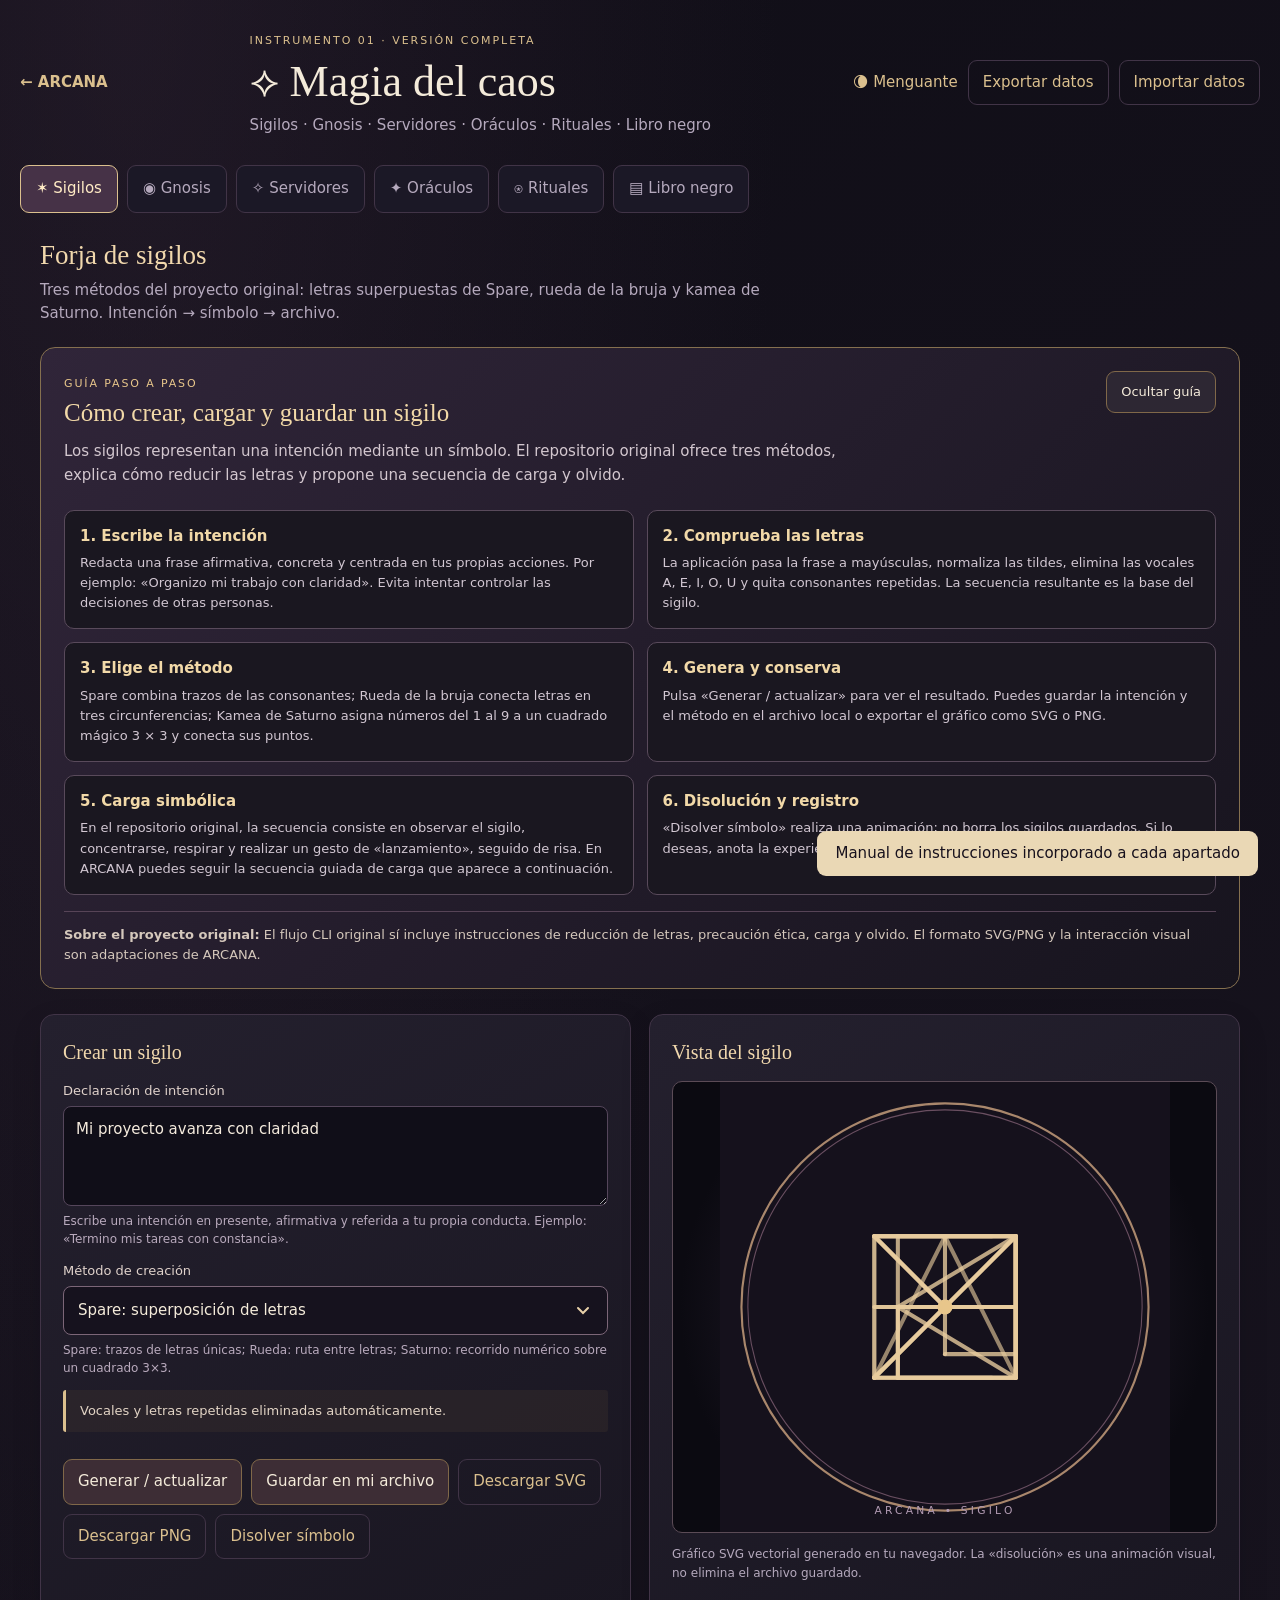
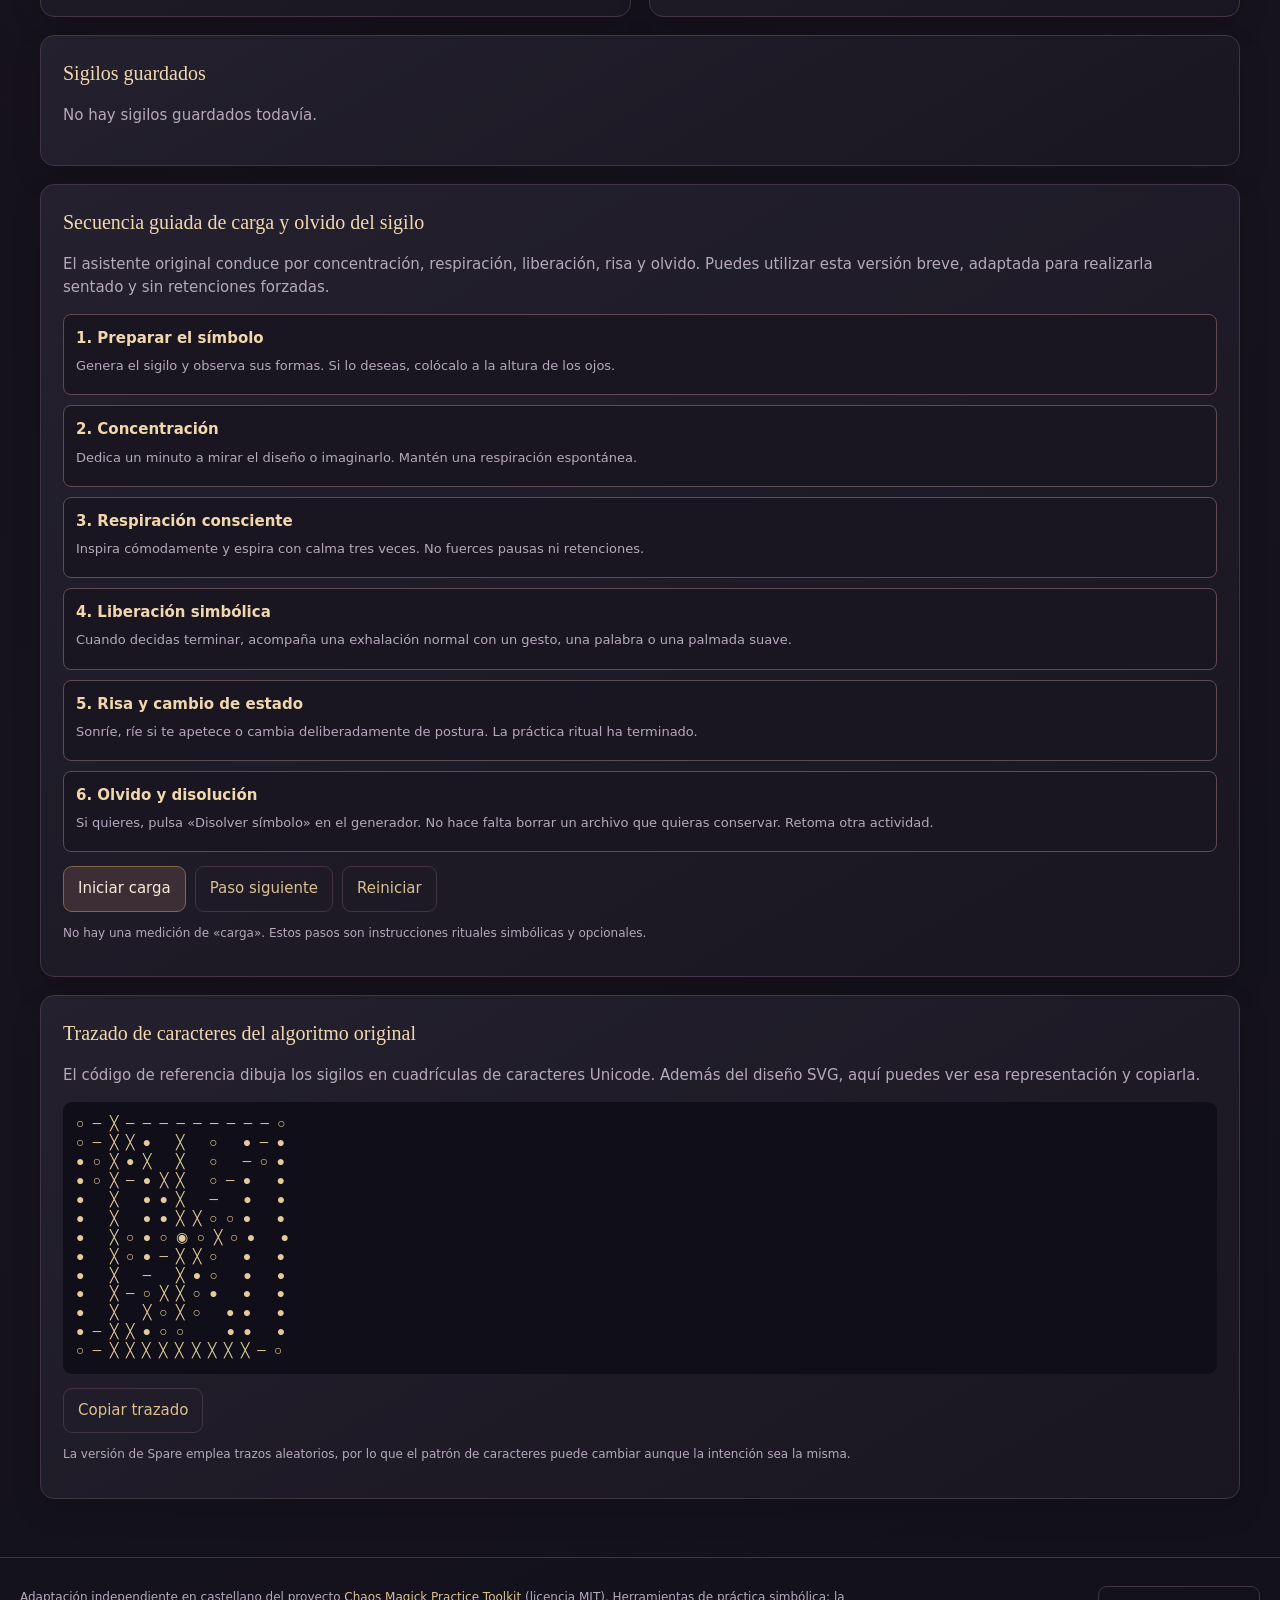
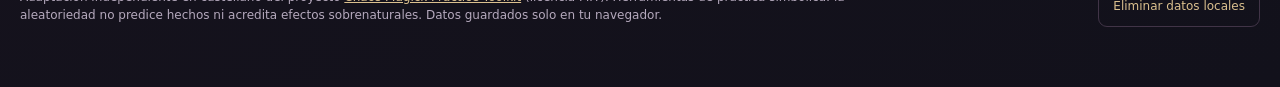
==== commit 4db1c154: "Activar bibliomancia con textos propios" ====
--- a/instrumento1.html
+++ b/instrumento1.html
@@ -6,4 +6,4 @@
 <nav class="tabs" id="tabs" aria-label="Módulos del instrumento 1"><button data-tab="sigilos">✶ Sigilos</button><button data-tab="gnosis">◉ Gnosis</button><button data-tab="servidores">✧ Servidores</button><button data-tab="oraculos">✦ Oráculos</button><button data-tab="rituales">⍟ Rituales</button><button data-tab="diario">▤ Libro negro</button></nav>
 <main id="screen" class="main" aria-live="polite"></main>
 <footer><p>Adaptación independiente en castellano del proyecto <a href="https://github.com/koriyoshi2041/chaos-magick-toolkit" target="_blank" rel="noopener noreferrer">Chaos Magick Practice Toolkit</a> (licencia MIT). Herramientas de práctica simbólica: la aleatoriedad no predice hechos ni acredita efectos sobrenaturales. Datos guardados solo en tu navegador.</p><button id="wipe" class="plain">Eliminar datos locales</button></footer></div>
-<div id="toast" role="status" aria-live="polite"></div><script src="./instrumento1-core.js" defer></script><script src="./instrumento1-rituales.js" defer></script><script src="./instrumento1-vistas.js" defer></script><script src="./instrumento1-acciones.js" defer></script><script src="./instrumento1-mejoras.js" defer></script><script src="./instrumento1-flujos.js" defer></script><script src="./instrumento1-algoritmos.js" defer></script><script src="./instrumento1-oraculo-fiel.js" defer></script><script src="./instrumento1-pulido.js" defer></script><script src="./instrumento1-manual.js" defer></script><script src="./instrumento1-auditoria.js" defer></script><script src="./instrumento1-inicio.js" defer></script></body></html>+<div id="toast" role="status" aria-live="polite"></div><script src="./instrumento1-core.js" defer></script><script src="./instrumento1-rituales.js" defer></script><script src="./instrumento1-vistas.js" defer></script><script src="./instrumento1-acciones.js" defer></script><script src="./instrumento1-mejoras.js" defer></script><script src="./instrumento1-flujos.js" defer></script><script src="./instrumento1-algoritmos.js" defer></script><script src="./instrumento1-oraculo-fiel.js" defer></script><script src="./instrumento1-pulido.js" defer></script><script src="./instrumento1-manual.js" defer></script><script src="./instrumento1-auditoria.js" defer></script><script src="./instrumento1-bibliomancia.js" defer></script><script src="./instrumento1-inicio.js" defer></script></body></html>
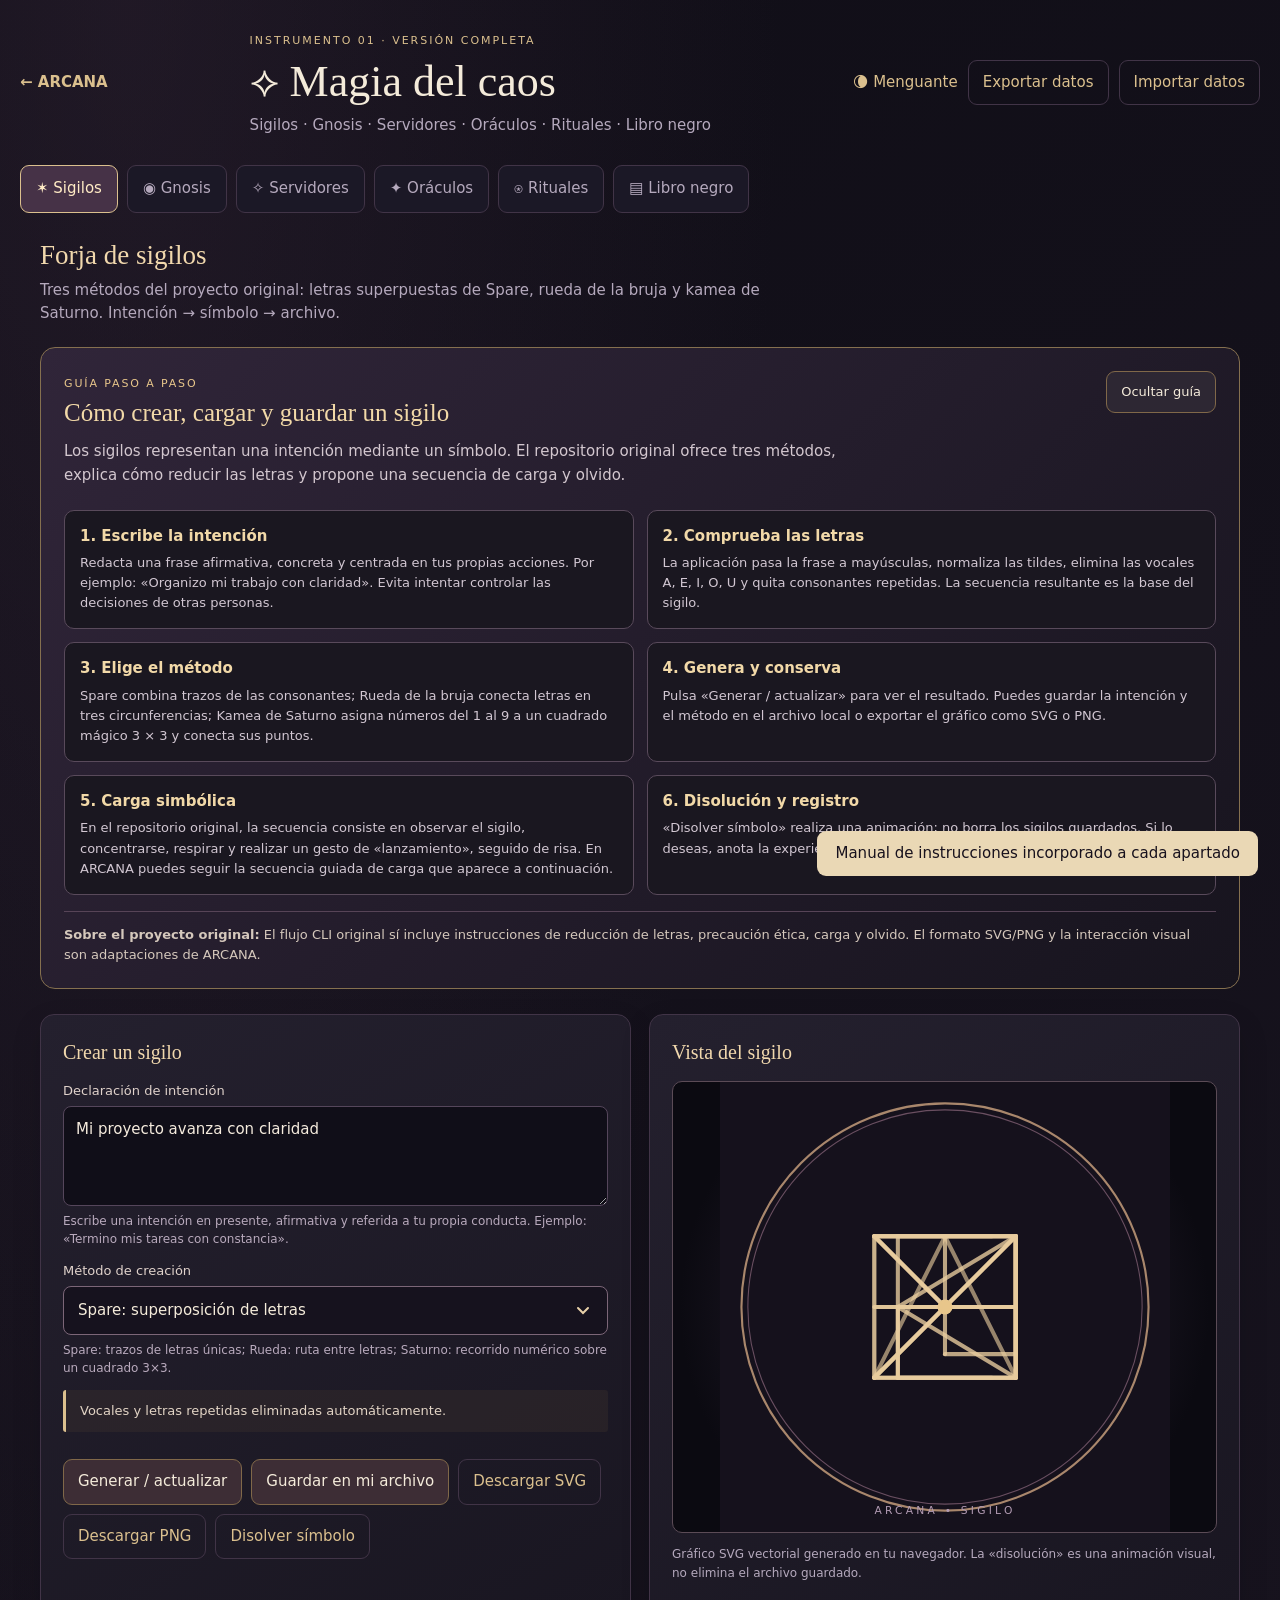
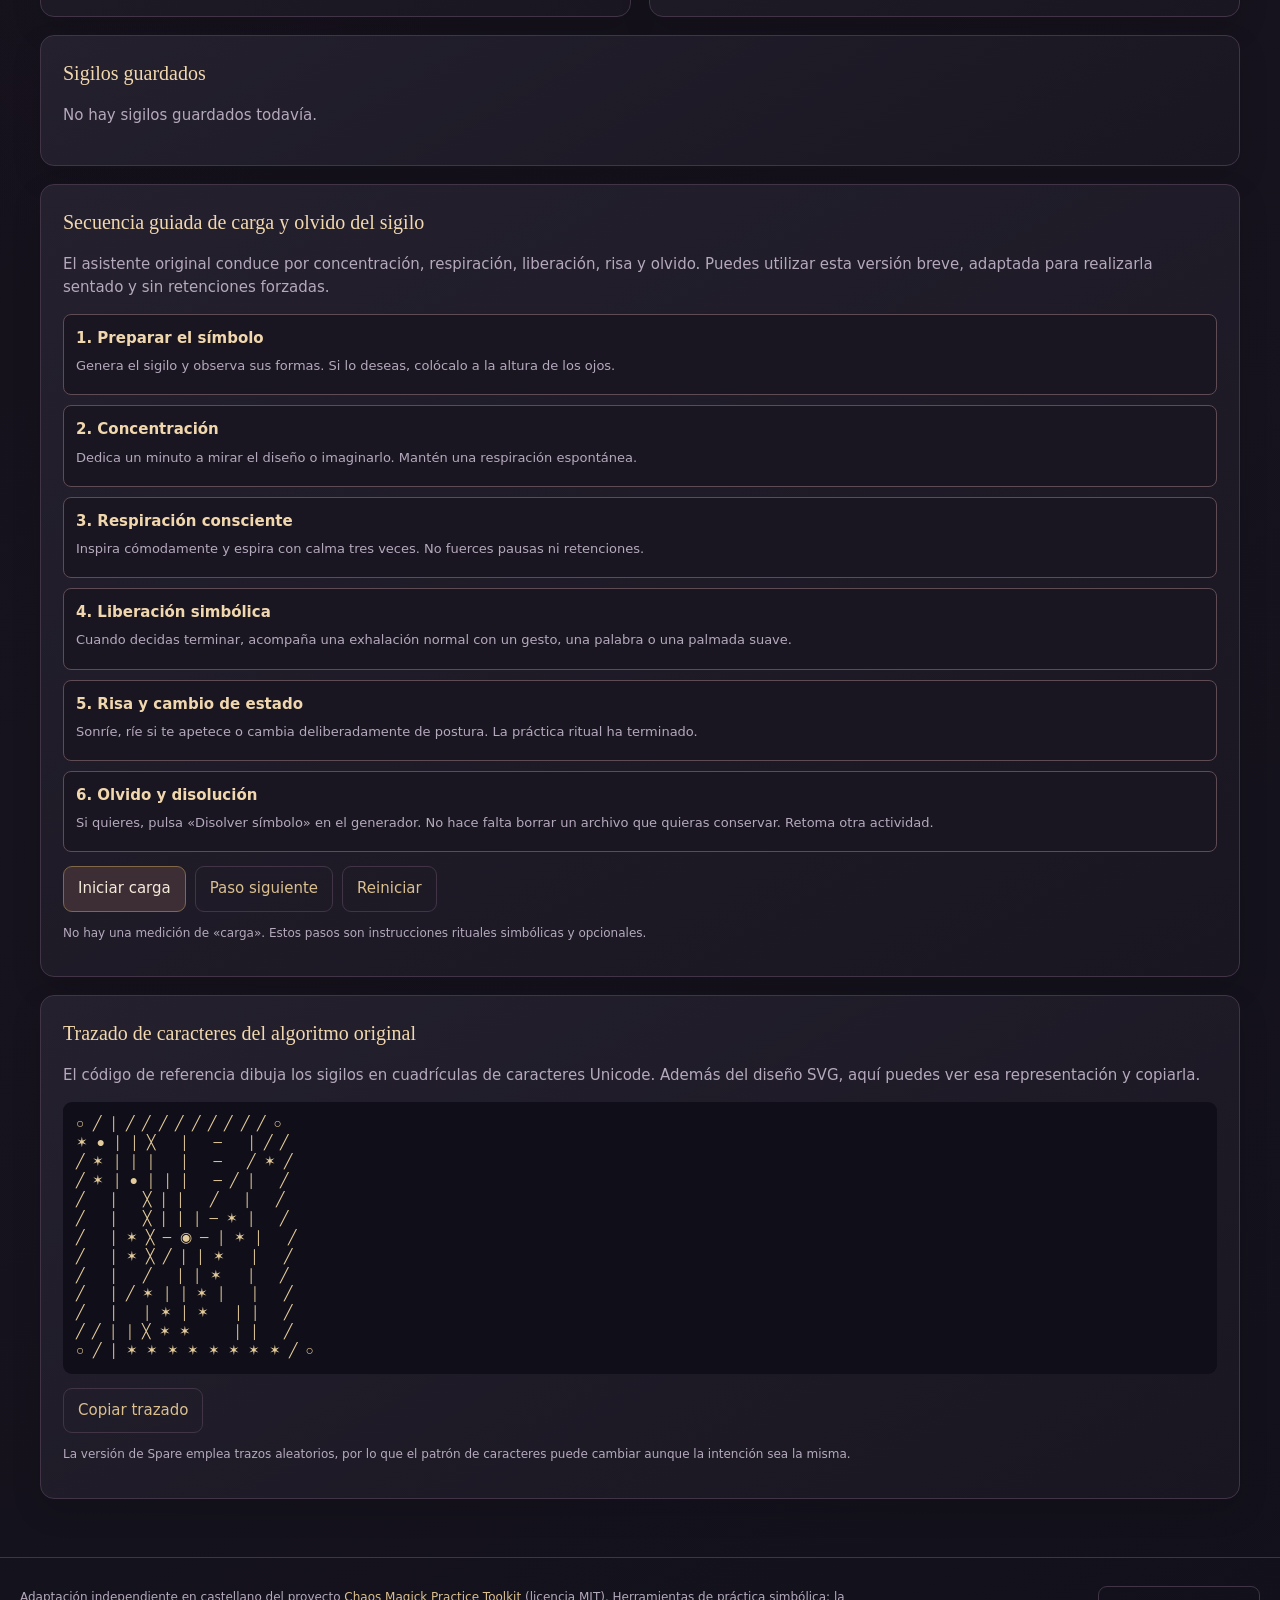
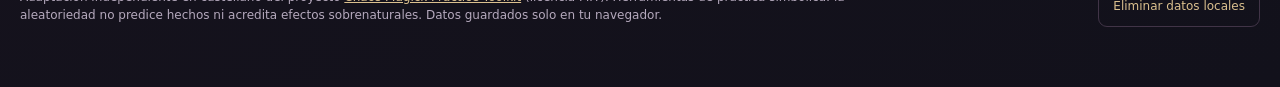
==== commit 61e58676: "Activar patrones respiratorios y ciclos originales" ====
--- a/instrumento1.html
+++ b/instrumento1.html
@@ -6,4 +6,4 @@
 <nav class="tabs" id="tabs" aria-label="Módulos del instrumento 1"><button data-tab="sigilos">✶ Sigilos</button><button data-tab="gnosis">◉ Gnosis</button><button data-tab="servidores">✧ Servidores</button><button data-tab="oraculos">✦ Oráculos</button><button data-tab="rituales">⍟ Rituales</button><button data-tab="diario">▤ Libro negro</button></nav>
 <main id="screen" class="main" aria-live="polite"></main>
 <footer><p>Adaptación independiente en castellano del proyecto <a href="https://github.com/koriyoshi2041/chaos-magick-toolkit" target="_blank" rel="noopener noreferrer">Chaos Magick Practice Toolkit</a> (licencia MIT). Herramientas de práctica simbólica: la aleatoriedad no predice hechos ni acredita efectos sobrenaturales. Datos guardados solo en tu navegador.</p><button id="wipe" class="plain">Eliminar datos locales</button></footer></div>
-<div id="toast" role="status" aria-live="polite"></div><script src="./instrumento1-core.js" defer></script><script src="./instrumento1-rituales.js" defer></script><script src="./instrumento1-vistas.js" defer></script><script src="./instrumento1-acciones.js" defer></script><script src="./instrumento1-mejoras.js" defer></script><script src="./instrumento1-flujos.js" defer></script><script src="./instrumento1-algoritmos.js" defer></script><script src="./instrumento1-oraculo-fiel.js" defer></script><script src="./instrumento1-pulido.js" defer></script><script src="./instrumento1-manual.js" defer></script><script src="./instrumento1-auditoria.js" defer></script><script src="./instrumento1-bibliomancia.js" defer></script><script src="./instrumento1-inicio.js" defer></script></body></html>+<div id="toast" role="status" aria-live="polite"></div><script src="./instrumento1-core.js" defer></script><script src="./instrumento1-rituales.js" defer></script><script src="./instrumento1-vistas.js" defer></script><script src="./instrumento1-acciones.js" defer></script><script src="./instrumento1-mejoras.js" defer></script><script src="./instrumento1-flujos.js" defer></script><script src="./instrumento1-algoritmos.js" defer></script><script src="./instrumento1-oraculo-fiel.js" defer></script><script src="./instrumento1-pulido.js" defer></script><script src="./instrumento1-manual.js" defer></script><script src="./instrumento1-auditoria.js" defer></script><script src="./instrumento1-bibliomancia.js" defer></script><script src="./instrumento1-patrones.js" defer></script><script src="./instrumento1-inicio.js" defer></script></body></html>
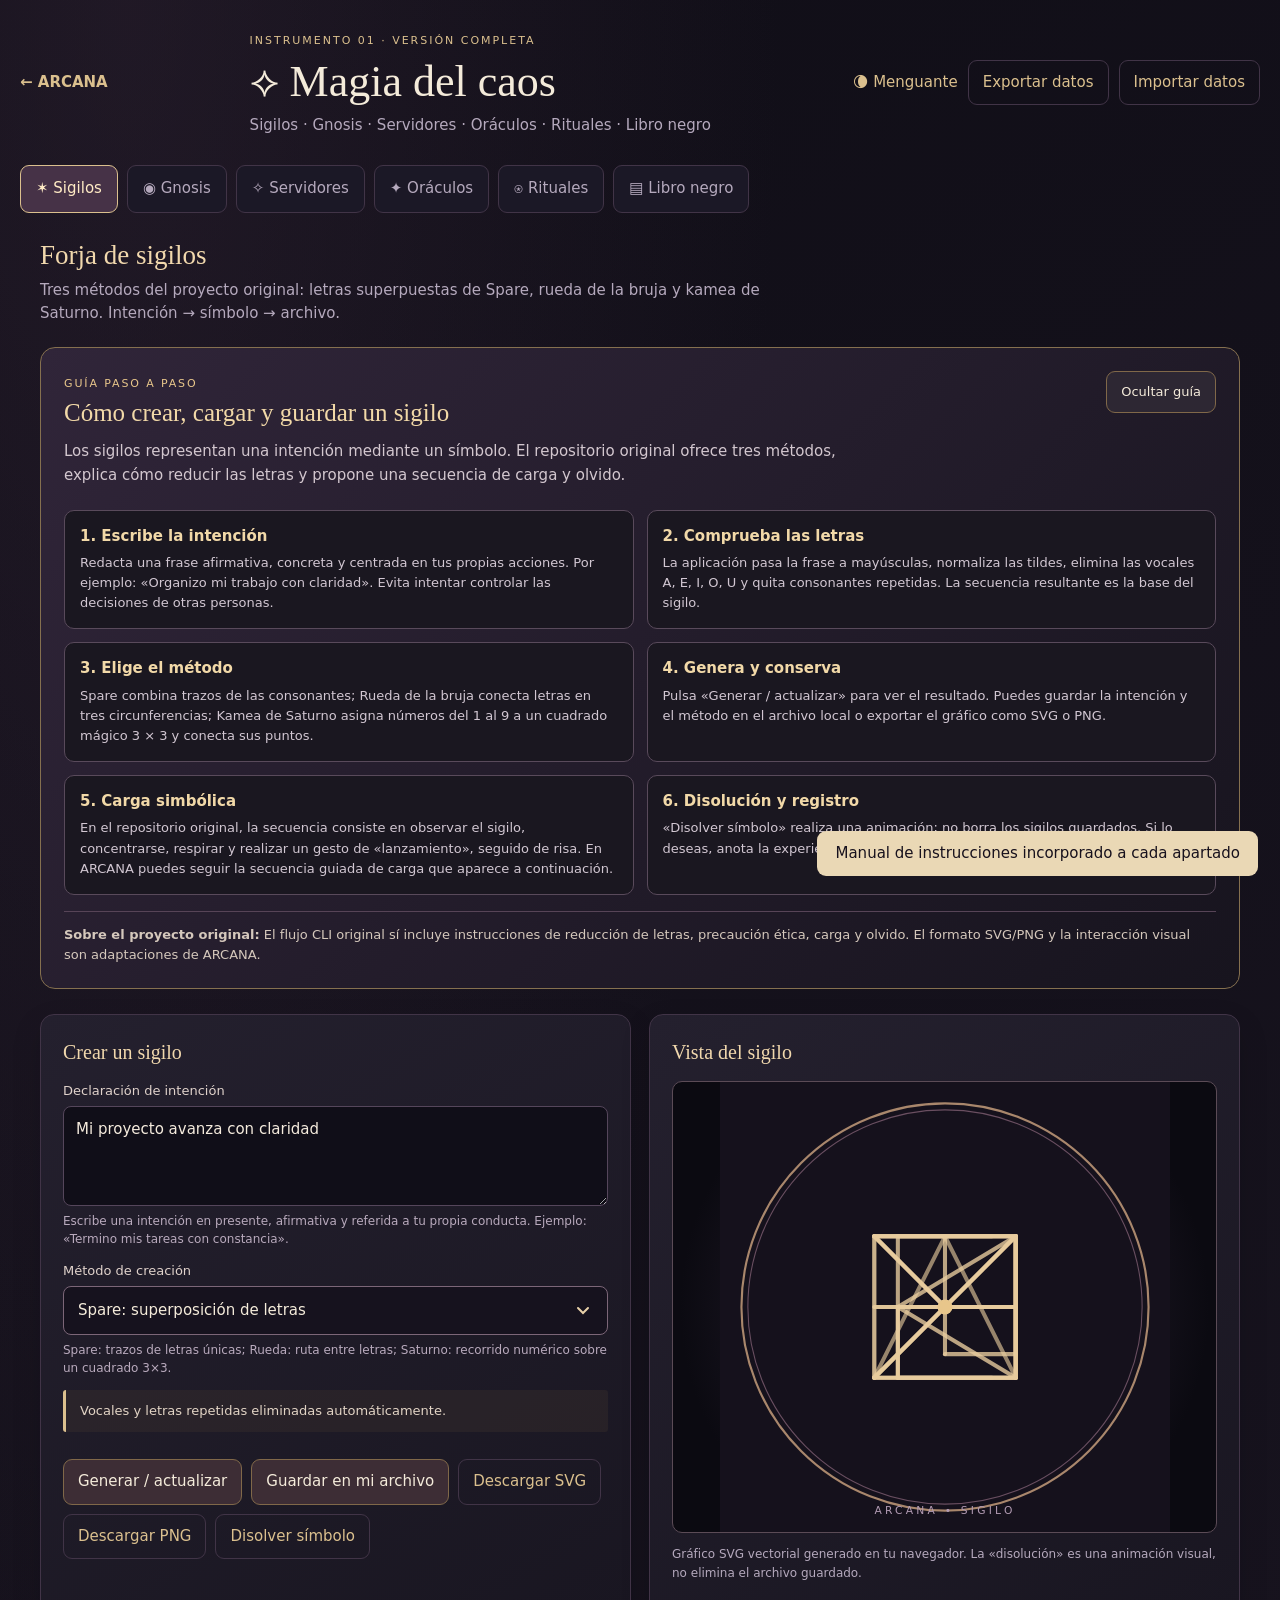
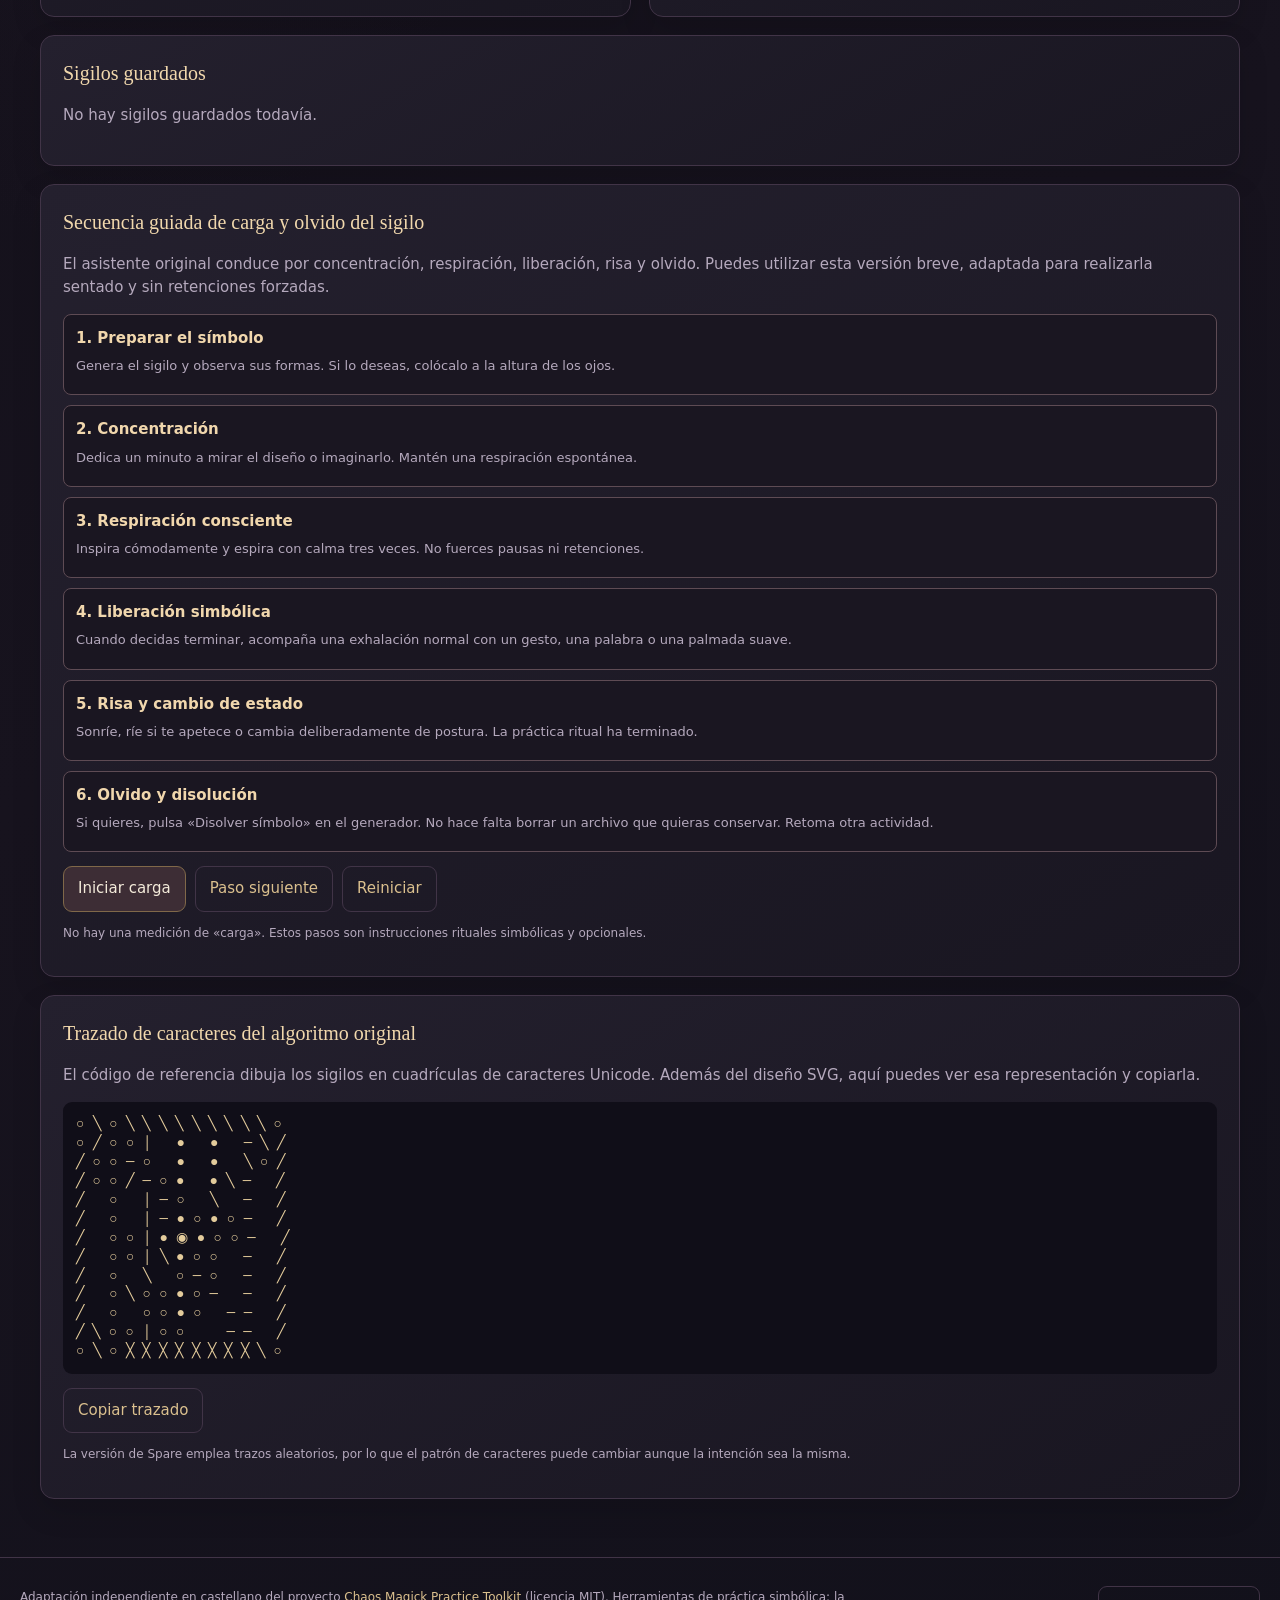
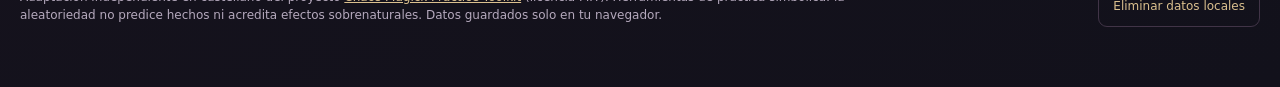
==== commit 49185b82: "Use shared Ángel Rull favicon" ====
--- a/instrumento1.html
+++ b/instrumento1.html
@@ -1,5 +1,7 @@
 <!doctype html>
-<html lang="es"><head><meta charset="utf-8"><meta name="viewport" content="width=device-width,initial-scale=1">
+<html lang="es"><head>
+<link rel="icon" type="image/png" href="https://armandmu.github.io/recursos-web/favicon.png">
+<meta charset="utf-8"><meta name="viewport" content="width=device-width,initial-scale=1">
 <meta name="theme-color" content="#100e17"><title>Magia del caos · ARCANA</title>
 <link rel="stylesheet" href="./instrumento1.css"><link rel="stylesheet" href="./instrumento1-manual.css"><link rel="stylesheet" href="./instrumento1-auditoria.css"></head>
 <body><div id="app"><header class="sitehead"><a class="back" href="./">← ARCANA</a><div><small>INSTRUMENTO 01 · VERSIÓN COMPLETA</small><h1>⟡ Magia del caos</h1><p>Sigilos · Gnosis · Servidores · Oráculos · Rituales · Libro negro</p></div><div class="headtools"><span id="lunar">☽</span><button class="ghost" id="export" type="button">Exportar datos</button><label class="import ghost">Importar datos<input id="import" type="file" accept="application/json" hidden></label></div></header>
